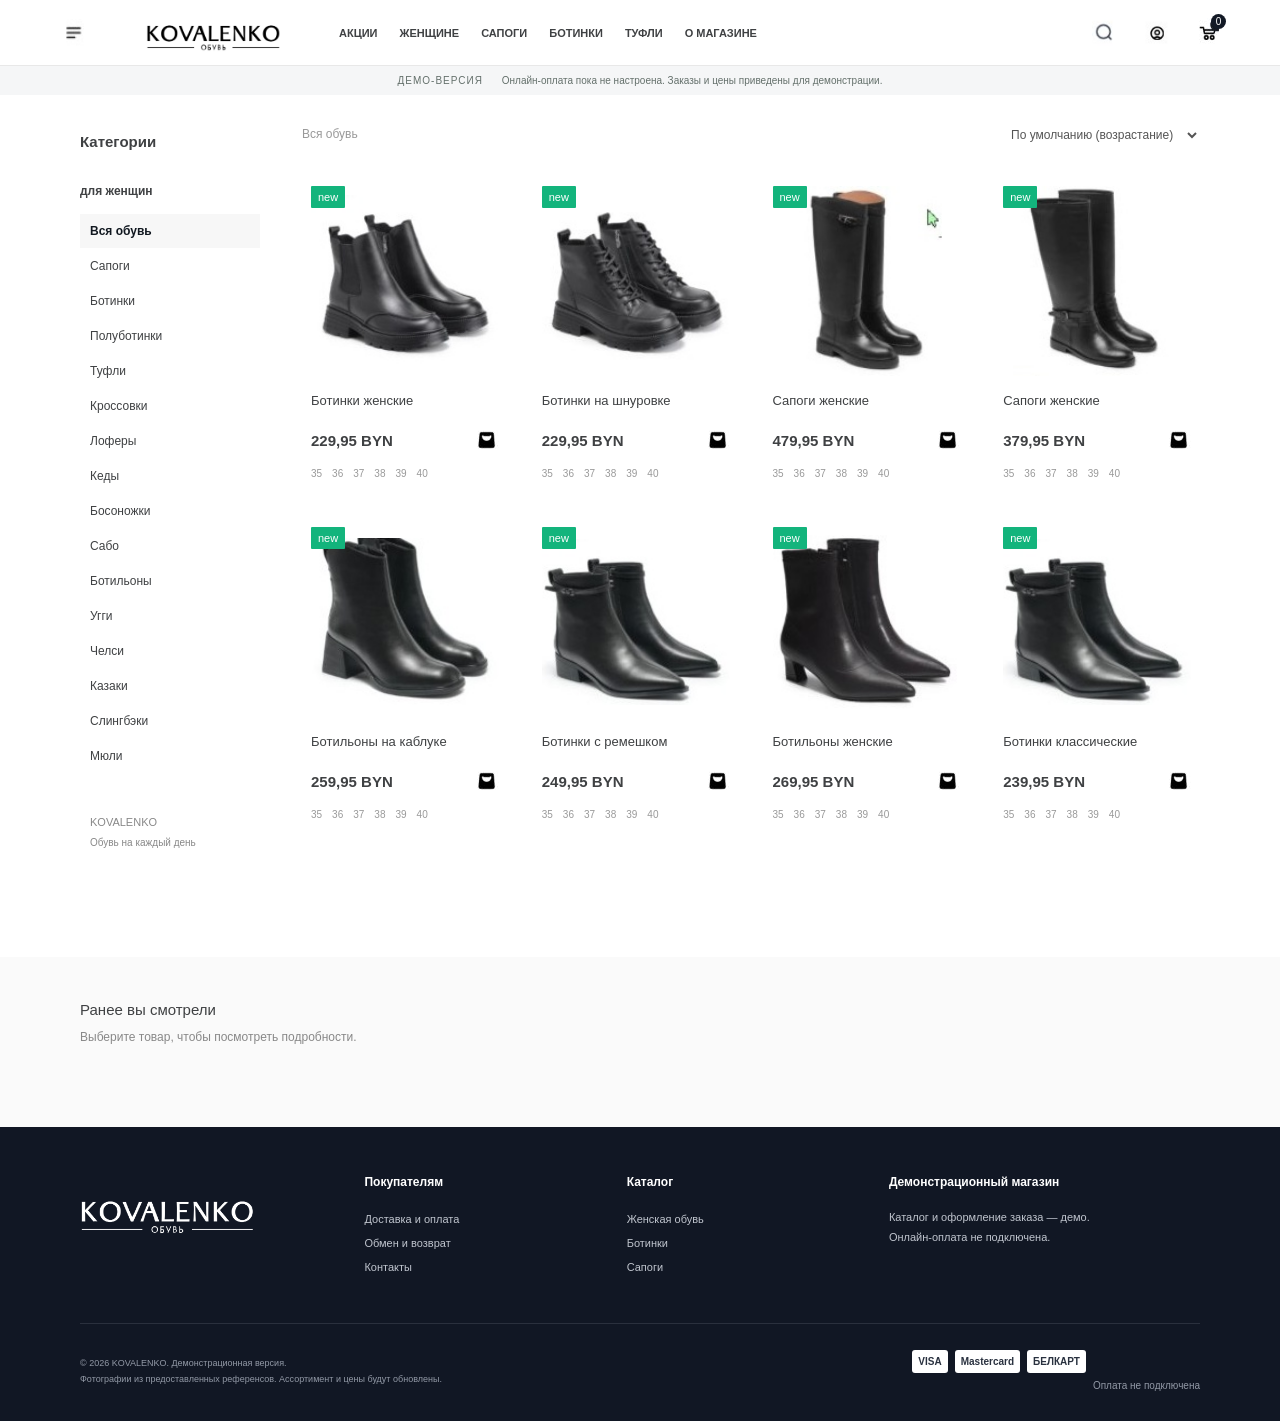
==== index.html @ 32d0f52e "Añadir catálogo KOVALENKO con tallas, carrito y pago demo" ====
<!doctype html>
<html lang="ru"><head><meta charset="UTF-8"><meta name="viewport" content="width=device-width,initial-scale=1"><title>KOVALENKO — Обувь</title><meta name="description" content="Демонстрационный каталог обуви KOVALENKO"><link rel="stylesheet" href="style.css"></head><body>
<header><div class="header-inner"><button class="icon" id="menu" aria-label="Категории"><img src="assets/menu.png" alt=""></button><a href="index.html" class="brand"><img src="assets/logo.jpg" alt="KOVALENKO Обувь"></a><nav><button data-category="Все">АКЦИИ</button><button data-category="Все">ЖЕНЩИНЕ</button><button data-category="Сапоги">САПОГИ</button><button data-category="Ботинки">БОТИНКИ</button><button data-category="Туфли">ТУФЛИ</button><button id="about">О МАГАЗИНЕ</button></nav><div class="tools"><button class="icon" id="search-toggle" aria-label="Поиск"><img src="assets/search.png" alt=""></button><button class="icon" id="account" aria-label="Личный кабинет"><img src="assets/account.png" alt=""></button><button class="icon cart-icon" id="cart-open" aria-label="Корзина"><img src="assets/cart.png" alt=""><span id="count">0</span></button></div></div></header>
<div class="demo">ДЕМО-ВЕРСИЯ <span>Онлайн-оплата пока не настроена. Заказы и цены приведены для демонстрации.</span></div>
<div id="search-bar" hidden><label for="search">Поиск по каталогу</label><input id="search" type="search" placeholder="Название или артикул"></div>
<main><aside id="categories"><h2>Категории</h2><h3>для женщин</h3><div id="category-list"></div><div class="aside-note">KOVALENKO<br><span>Обувь на каждый день</span></div></aside><section class="catalog"><div class="catalog-toolbar"><span id="category-title">Вся обувь</span><label><span class="sr-only">Сортировка</span><select id="sort"><option value="default">По умолчанию (возрастание)</option><option value="low">Сначала дешевле</option><option value="high">Сначала дороже</option></select></label></div><div id="products" class="grid"></div><p id="empty" hidden>В этой категории пока нет товаров. Попробуйте выбрать другую.</p></section></main>
<section class="recent"><h2>Ранее вы смотрели</h2><div id="recent-items">Выберите товар, чтобы посмотреть подробности.</div></section>
<footer><div class="footer-top"><img src="assets/logo.jpg" alt="KOVALENKO Обувь"><div><h3>Покупателям</h3><button id="delivery">Доставка и оплата</button><button id="returns">Обмен и возврат</button><button id="contacts">Контакты</button></div><div><h3>Каталог</h3><button data-category="Все">Женская обувь</button><button data-category="Ботинки">Ботинки</button><button data-category="Сапоги">Сапоги</button></div><div><h3>Демонстрационный магазин</h3><p>Каталог и оформление заказа — демо.<br>Онлайн-оплата не подключена.</p></div></div><div class="footer-bottom"><p>© 2026 KOVALENKO. Демонстрационная версия.<br>Фотографии из предоставленных референсов. Ассортимент и цены будут обновлены.</p><div class="payment-methods"><span>VISA</span><span>Mastercard</span><span>БЕЛКАРТ</span><small>Оплата не подключена</small></div></div></footer>
<dialog id="product-dialog"><button class="close" data-close aria-label="Закрыть">Закрыть</button><div id="product-content"></div></dialog>
<dialog id="cart-dialog"><button class="close" data-close>Закрыть</button><h2>Корзина</h2><div id="cart-items"></div><div id="cart-total"></div><button id="checkout" class="primary">Перейти к оформлению</button></dialog>
<dialog id="checkout-dialog"><button class="close" data-close>Закрыть</button><h2>Оформление заказа</h2><p class="notice">Демо-версия. Платёжная система ещё не настроена. Оплата и отправка заказа недоступны.</p><div id="order-summary"></div><h3>Способы оплаты</h3><label class="payment-option"><input type="radio" checked disabled> Банковская карта — скоро</label><label class="payment-option"><input type="radio" disabled> При получении — скоро</label><button class="primary" disabled>Оплата недоступна в демо</button><p class="muted">Данные карты не запрашиваются. Списание средств не производится.</p></dialog>
<dialog id="info-dialog"><button class="close" data-close>Закрыть</button><h2 id="info-title"></h2><p id="info-text"></p></dialog><div role="status" id="toast"></div><script src="app.js"></script></body></html>
---- style.css ----
*{box-sizing:border-box}body{margin:0;color:#3f4143;background:white;font:14px Arial,Helvetica,sans-serif}button,input,select{font:inherit}button,a,select{touch-action:manipulation}button{cursor:pointer}button{border:0;background:none;color:inherit}button:focus-visible,a:focus-visible,select:focus-visible,input:focus-visible{outline:2px solid #16ae80;outline-offset:4px}header{border-bottom:1px solid #e8e8e8;background:#fff;position:sticky;top:0;z-index:5}.header-inner{max-width:1160px;margin:auto;display:flex;align-items:center;height:65px;gap:28px}.brand{width:195px;flex-shrink:0}.brand img{width:100%;height:52px;object-fit:contain}.icon{padding:0;width:28px;height:30px;position:relative;flex-shrink:0}.icon img{width:100%;height:100%;object-fit:contain}.tools{display:flex;gap:22px;margin-left:auto}nav{display:flex;gap:22px;align-items:center}nav button{padding:12px 0;font-size:11px;font-weight:600;white-space:nowrap}nav button:hover{color:#19b486}.cart-icon span{position:absolute;right:-6px;top:-4px;background:#121925;color:white;border-radius:10px;min-width:15px;font-size:10px;padding:2px}.demo{text-align:center;background:#f5f6f7;font-size:10px;letter-spacing:1px;padding:9px;color:#64706b}.demo span{letter-spacing:0;margin-left:15px}main{max-width:1120px;margin:32px auto 64px;display:grid;grid-template-columns:180px 1fr;gap:42px;min-height:620px}aside h2{font-size:15px;margin:6px 0 34px}aside h3{font-size:12px;margin-bottom:16px}#category-list{display:flex;flex-direction:column;align-items:flex-start;gap:1px}#category-list button{text-align:left;padding:10px 10px;font-size:12px;width:100%}#category-list button.active{font-weight:600;color:#111820;background:#f7f7f7}#category-list button:hover{background:#f5f5f5}.aside-note{margin:40px 10px;color:#888;font-size:11px;line-height:1.8}.aside-note span{font-size:10px}.catalog-toolbar{height:48px;display:flex;justify-content:space-between;align-items:flex-start;font-size:12px}.catalog-toolbar>span{color:#999}.catalog-toolbar select{border:0;background:white;font-size:12px;color:#555;padding-right:10px}.grid{display:grid;grid-template-columns:repeat(4,minmax(0,1fr));gap:20px 25px}.product{position:relative;min-width:0;border:1px solid transparent;padding:10px 8px 14px}.product:hover{box-shadow:0 5px 24px #0000000a;border-color:#f5f5f5}.product .photo{width:100%;height:190px;object-fit:contain;display:block}.product-open{padding:0;width:100%;text-align:left}.new{position:absolute;top:10px;left:8px;background:#13b47c;color:white;font-size:11px;padding:5px 7px;border-radius:1px}.product h2{font-size:13px;font-weight:400;margin:17px 0 20px}.price-row{display:flex;align-items:center;justify-content:space-between;font-size:15px}.bag{width:23px;height:25px;padding:0}.bag img{width:100%;height:100%;object-fit:contain}.sizes-preview{font-size:10px;color:#999;margin-top:14px}.recent{background:#fafafa;padding:32px max(calc((100vw - 1120px)/2),24px);min-height:170px}.recent h2{font-size:15px;font-weight:500}.recent button{display:flex;align-items:center;text-align:left;gap:15px;font-size:12px}.recent img{width:80px;height:80px;object-fit:contain}.recent #recent-items{color:#888;font-size:12px}footer{background:#111724;color:#c0c5ce;padding:48px max(calc((100vw - 1120px)/2),24px) 25px;font-size:11px}.footer-top{display:grid;grid-template-columns:1.1fr 1fr 1fr 1.4fr;gap:40px;padding-bottom:44px}.footer-top>img{width:175px;filter:invert(1);mix-blend-mode:screen}.footer-top h3{font-size:12px;color:white;margin:0 0 18px}.footer-top button{display:block;color:#c0c5ce;padding:6px 0;font-size:11px}.footer-top p{line-height:1.9;margin:0}.footer-bottom{border-top:1px solid #2a303d;display:flex;justify-content:space-between;align-items:center;padding-top:22px;gap:30px}.footer-bottom p{font-size:9px;line-height:1.8;color:#9299a6}.payment-methods{display:flex;gap:7px;align-items:center;flex-wrap:wrap}.payment-methods span{background:#fff;color:#29313f;padding:6px;border-radius:3px;font-weight:bold;font-size:10px}.payment-methods small{width:100%;font-size:10px;text-align:right;color:#9299a6}dialog{border:0;border-radius:3px;padding:36px;width:min(1100px,94vw);max-height:92vh;color:#454545;box-shadow:0 20px 90px #0003}dialog::backdrop{background:#10172280}.close{display:block;margin:0 0 24px auto;font-size:12px;text-decoration:underline}#product-content{display:grid;grid-template-columns:1fr 255px;gap:32px}.detail-image{width:100%;height:450px;object-fit:contain;border:1px solid #f1f1f1}.detail h2{font-size:16px;font-weight:400}.detail .price{font-size:25px;font-weight:600;margin:18px 0}.notice{background:#f0f8eb;border:1px solid #d7e5d1;padding:15px;text-align:center;line-height:1.7;font-size:12px}.stock{font-size:11px;color:#70a125}.size-options{display:flex;gap:6px;margin:17px 0}.size-options button{border:1px solid #e2e2e2;padding:7px 9px;font-size:12px}.size-options button.selected{color:#fff;background:#696b6c;border-color:#696b6c}.color-chip{display:inline-block;background:#696b6c;color:#fff;padding:7px 10px;font-size:11px;margin-bottom:28px}.primary,.secondary{display:block;width:100%;padding:14px;background:#111824;color:white;border-radius:28px;font-size:12px;margin:10px 0}.primary:hover{background:#283448}.secondary{padding:11px;font-size:10px}.primary:disabled{background:#d5d8dc;cursor:not-allowed;color:#555}.specs{margin-top:28px;font-size:12px}.specs div{display:flex;justify-content:space-between;padding:7px 0;gap:20px}.specs dt{color:#969696}.specs dd{margin:0;text-align:right}.muted{color:#888;font-size:12px;line-height:1.6}#cart-dialog,#checkout-dialog,#info-dialog{max-width:530px}#cart-items article{display:flex;align-items:center;gap:15px;border-bottom:1px solid #eee;padding:15px 0}#cart-items img{width:75px;height:80px;object-fit:contain}#cart-items article>div{flex:1;font-size:12px;line-height:1.8}#cart-items article button{text-decoration:underline;font-size:11px}#cart-total{font-weight:bold;font-size:18px;margin:24px 0}#info-text{line-height:1.8}.payment-option{display:block;padding:15px;border:1px solid #eee;margin:12px 0;font-size:13px}#toast{position:fixed;bottom:25px;left:50%;transform:translateX(-50%);background:#111824;color:#fff;padding:15px 25px;border-radius:5px;z-index:30;display:none}#search-bar{padding:20px;max-width:1120px;margin:auto}#search-bar label{margin-right:20px}#search{padding:10px;border:1px solid #ddd;width:300px;max-width:100%}.sr-only{position:absolute;width:1px;height:1px;overflow:hidden;clip:rect(0,0,0,0)}
@media(min-width:1500px){.header-inner,main{max-width:1280px}.product .photo{height:230px}}@media(max-width:1100px){.header-inner{padding:0 20px;gap:20px}nav{gap:15px}nav button{font-size:10px}main{margin:25px 25px 50px;gap:24px;grid-template-columns:150px 1fr}.grid{gap:12px}.product .photo{height:155px}.brand{width:160px}}@media(max-width:800px){nav{display:none}.header-inner{height:65px}.brand{width:175px}.tools{gap:15px}.demo{font-size:9px;padding:8px 18px}.demo span{display:block;margin:5px 0 0}main{display:block;margin:20px 16px 40px}aside{display:none}aside.visible{display:block;background:#fafafa;padding:20px;margin-bottom:20px}aside h2,aside h3{margin:0 0 10px}#category-list{display:grid;grid-template-columns:repeat(3,1fr)}.aside-note{display:none}.grid{grid-template-columns:repeat(2,minmax(0,1fr));gap:16px 8px}.product .photo{height:205px}.catalog-toolbar{align-items:center;margin-bottom:15px}.product h2{margin:12px 0}.product{padding:10px}.footer-top{grid-template-columns:1fr 1fr;gap:32px}.footer-bottom{flex-direction:column;align-items:flex-start;gap:10px}.payment-methods small{text-align:left}#product-content{grid-template-columns:1fr}.detail-image{height:300px}dialog{padding:22px}.detail{max-width:100%}.recent{padding:25px}.footer-top>img{width:150px}}@media(max-width:390px){.brand{width:140px}.tools{gap:10px}.product .photo{height:165px}.price-row{font-size:13px}.header-inner{gap:12px;padding:0 12px}}
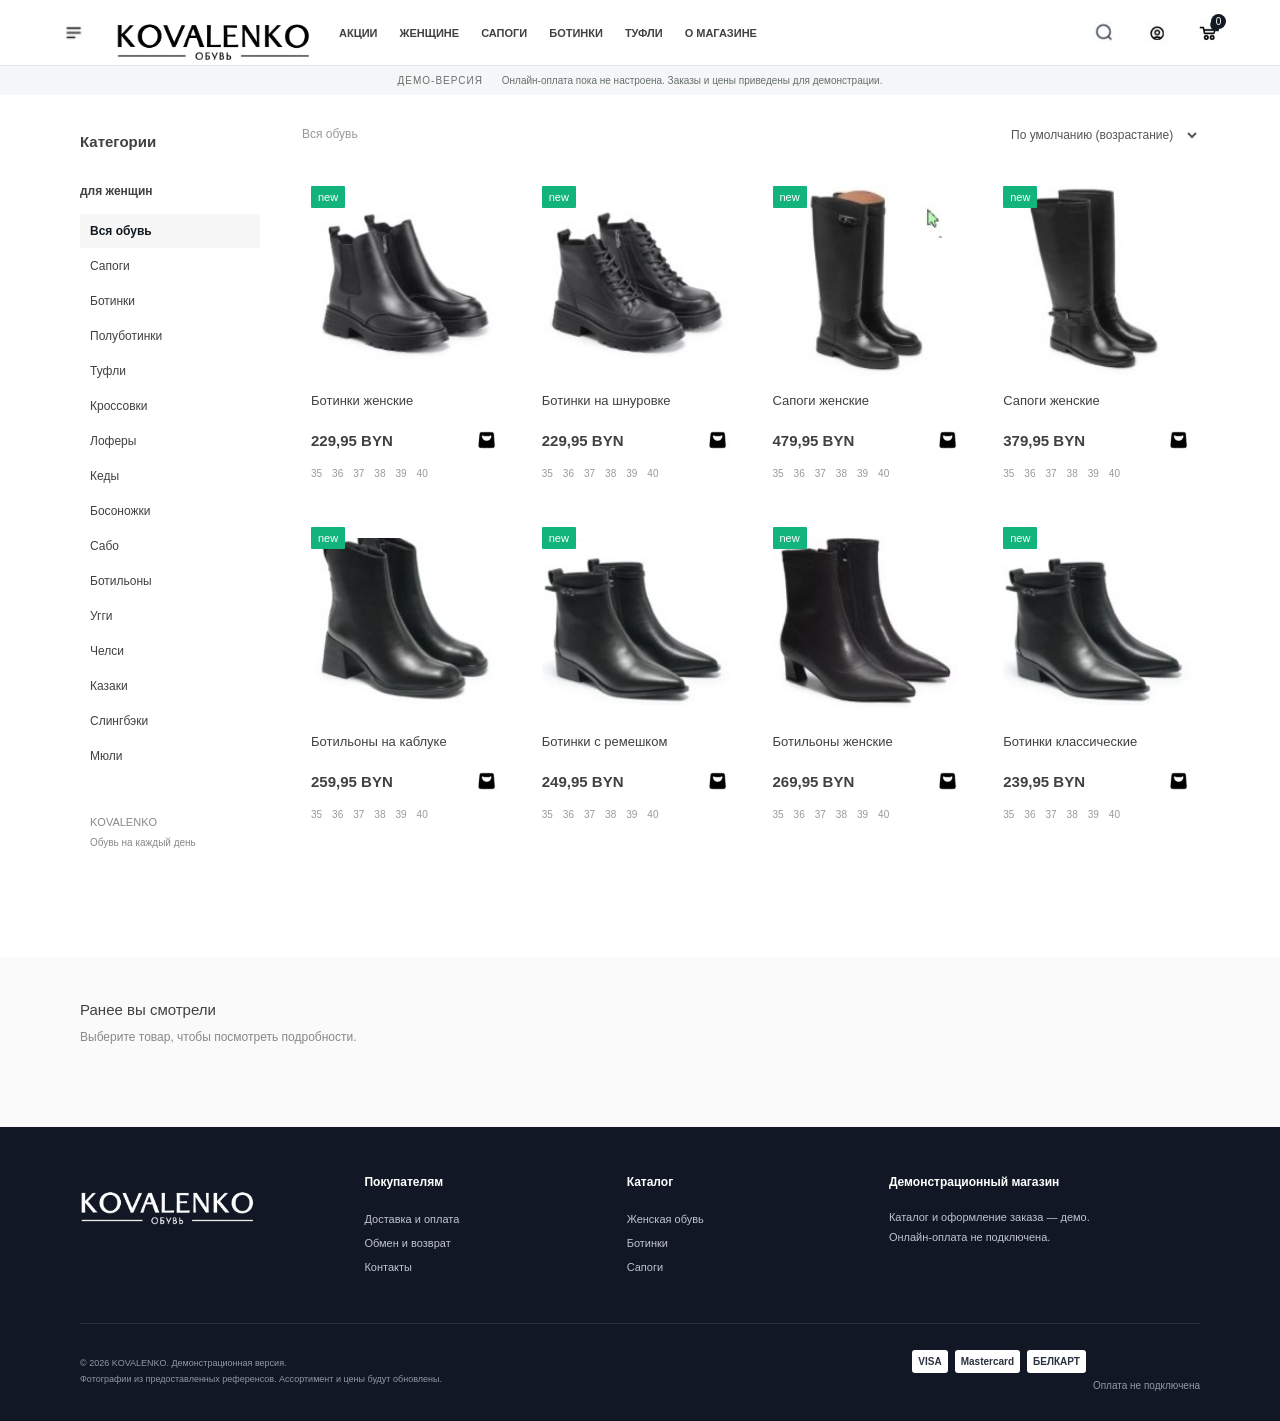
==== commit 767790b1: "Actualizar logotipo transparente KOVALENKO en cabecera y pie" ====
--- a/index.html
+++ b/index.html
@@ -1,11 +1,11 @@
 <!doctype html>
 <html lang="ru"><head><meta charset="UTF-8"><meta name="viewport" content="width=device-width,initial-scale=1"><title>KOVALENKO — Обувь</title><meta name="description" content="Демонстрационный каталог обуви KOVALENKO"><link rel="stylesheet" href="style.css"></head><body>
-<header><div class="header-inner"><button class="icon" id="menu" aria-label="Категории"><img src="assets/menu.png" alt=""></button><a href="index.html" class="brand"><img src="assets/logo.jpg" alt="KOVALENKO Обувь"></a><nav><button data-category="Все">АКЦИИ</button><button data-category="Все">ЖЕНЩИНЕ</button><button data-category="Сапоги">САПОГИ</button><button data-category="Ботинки">БОТИНКИ</button><button data-category="Туфли">ТУФЛИ</button><button id="about">О МАГАЗИНЕ</button></nav><div class="tools"><button class="icon" id="search-toggle" aria-label="Поиск"><img src="assets/search.png" alt=""></button><button class="icon" id="account" aria-label="Личный кабинет"><img src="assets/account.png" alt=""></button><button class="icon cart-icon" id="cart-open" aria-label="Корзина"><img src="assets/cart.png" alt=""><span id="count">0</span></button></div></div></header>
+<header><div class="header-inner"><button class="icon" id="menu" aria-label="Категории"><img src="assets/menu.png" alt=""></button><a href="index.html" class="brand"><img src="assets/logo.png" alt="KOVALENKO Обувь"></a><nav><button data-category="Все">АКЦИИ</button><button data-category="Все">ЖЕНЩИНЕ</button><button data-category="Сапоги">САПОГИ</button><button data-category="Ботинки">БОТИНКИ</button><button data-category="Туфли">ТУФЛИ</button><button id="about">О МАГАЗИНЕ</button></nav><div class="tools"><button class="icon" id="search-toggle" aria-label="Поиск"><img src="assets/search.png" alt=""></button><button class="icon" id="account" aria-label="Личный кабинет"><img src="assets/account.png" alt=""></button><button class="icon cart-icon" id="cart-open" aria-label="Корзина"><img src="assets/cart.png" alt=""><span id="count">0</span></button></div></div></header>
 <div class="demo">ДЕМО-ВЕРСИЯ <span>Онлайн-оплата пока не настроена. Заказы и цены приведены для демонстрации.</span></div>
 <div id="search-bar" hidden><label for="search">Поиск по каталогу</label><input id="search" type="search" placeholder="Название или артикул"></div>
 <main><aside id="categories"><h2>Категории</h2><h3>для женщин</h3><div id="category-list"></div><div class="aside-note">KOVALENKO<br><span>Обувь на каждый день</span></div></aside><section class="catalog"><div class="catalog-toolbar"><span id="category-title">Вся обувь</span><label><span class="sr-only">Сортировка</span><select id="sort"><option value="default">По умолчанию (возрастание)</option><option value="low">Сначала дешевле</option><option value="high">Сначала дороже</option></select></label></div><div id="products" class="grid"></div><p id="empty" hidden>В этой категории пока нет товаров. Попробуйте выбрать другую.</p></section></main>
 <section class="recent"><h2>Ранее вы смотрели</h2><div id="recent-items">Выберите товар, чтобы посмотреть подробности.</div></section>
-<footer><div class="footer-top"><img src="assets/logo.jpg" alt="KOVALENKO Обувь"><div><h3>Покупателям</h3><button id="delivery">Доставка и оплата</button><button id="returns">Обмен и возврат</button><button id="contacts">Контакты</button></div><div><h3>Каталог</h3><button data-category="Все">Женская обувь</button><button data-category="Ботинки">Ботинки</button><button data-category="Сапоги">Сапоги</button></div><div><h3>Демонстрационный магазин</h3><p>Каталог и оформление заказа — демо.<br>Онлайн-оплата не подключена.</p></div></div><div class="footer-bottom"><p>© 2026 KOVALENKO. Демонстрационная версия.<br>Фотографии из предоставленных референсов. Ассортимент и цены будут обновлены.</p><div class="payment-methods"><span>VISA</span><span>Mastercard</span><span>БЕЛКАРТ</span><small>Оплата не подключена</small></div></div></footer>
+<footer><div class="footer-top"><img src="assets/logo.png" alt="KOVALENKO Обувь"><div><h3>Покупателям</h3><button id="delivery">Доставка и оплата</button><button id="returns">Обмен и возврат</button><button id="contacts">Контакты</button></div><div><h3>Каталог</h3><button data-category="Все">Женская обувь</button><button data-category="Ботинки">Ботинки</button><button data-category="Сапоги">Сапоги</button></div><div><h3>Демонстрационный магазин</h3><p>Каталог и оформление заказа — демо.<br>Онлайн-оплата не подключена.</p></div></div><div class="footer-bottom"><p>© 2026 KOVALENKO. Демонстрационная версия.<br>Фотографии из предоставленных референсов. Ассортимент и цены будут обновлены.</p><div class="payment-methods"><span>VISA</span><span>Mastercard</span><span>БЕЛКАРТ</span><small>Оплата не подключена</small></div></div></footer>
 <dialog id="product-dialog"><button class="close" data-close aria-label="Закрыть">Закрыть</button><div id="product-content"></div></dialog>
 <dialog id="cart-dialog"><button class="close" data-close>Закрыть</button><h2>Корзина</h2><div id="cart-items"></div><div id="cart-total"></div><button id="checkout" class="primary">Перейти к оформлению</button></dialog>
 <dialog id="checkout-dialog"><button class="close" data-close>Закрыть</button><h2>Оформление заказа</h2><p class="notice">Демо-версия. Платёжная система ещё не настроена. Оплата и отправка заказа недоступны.</p><div id="order-summary"></div><h3>Способы оплаты</h3><label class="payment-option"><input type="radio" checked disabled> Банковская карта — скоро</label><label class="payment-option"><input type="radio" disabled> При получении — скоро</label><button class="primary" disabled>Оплата недоступна в демо</button><p class="muted">Данные карты не запрашиваются. Списание средств не производится.</p></dialog>
--- a/style.css
+++ b/style.css
@@ -1,2 +1,2 @@
-*{box-sizing:border-box}body{margin:0;color:#3f4143;background:white;font:14px Arial,Helvetica,sans-serif}button,input,select{font:inherit}button,a,select{touch-action:manipulation}button{cursor:pointer}button{border:0;background:none;color:inherit}button:focus-visible,a:focus-visible,select:focus-visible,input:focus-visible{outline:2px solid #16ae80;outline-offset:4px}header{border-bottom:1px solid #e8e8e8;background:#fff;position:sticky;top:0;z-index:5}.header-inner{max-width:1160px;margin:auto;display:flex;align-items:center;height:65px;gap:28px}.brand{width:195px;flex-shrink:0}.brand img{width:100%;height:52px;object-fit:contain}.icon{padding:0;width:28px;height:30px;position:relative;flex-shrink:0}.icon img{width:100%;height:100%;object-fit:contain}.tools{display:flex;gap:22px;margin-left:auto}nav{display:flex;gap:22px;align-items:center}nav button{padding:12px 0;font-size:11px;font-weight:600;white-space:nowrap}nav button:hover{color:#19b486}.cart-icon span{position:absolute;right:-6px;top:-4px;background:#121925;color:white;border-radius:10px;min-width:15px;font-size:10px;padding:2px}.demo{text-align:center;background:#f5f6f7;font-size:10px;letter-spacing:1px;padding:9px;color:#64706b}.demo span{letter-spacing:0;margin-left:15px}main{max-width:1120px;margin:32px auto 64px;display:grid;grid-template-columns:180px 1fr;gap:42px;min-height:620px}aside h2{font-size:15px;margin:6px 0 34px}aside h3{font-size:12px;margin-bottom:16px}#category-list{display:flex;flex-direction:column;align-items:flex-start;gap:1px}#category-list button{text-align:left;padding:10px 10px;font-size:12px;width:100%}#category-list button.active{font-weight:600;color:#111820;background:#f7f7f7}#category-list button:hover{background:#f5f5f5}.aside-note{margin:40px 10px;color:#888;font-size:11px;line-height:1.8}.aside-note span{font-size:10px}.catalog-toolbar{height:48px;display:flex;justify-content:space-between;align-items:flex-start;font-size:12px}.catalog-toolbar>span{color:#999}.catalog-toolbar select{border:0;background:white;font-size:12px;color:#555;padding-right:10px}.grid{display:grid;grid-template-columns:repeat(4,minmax(0,1fr));gap:20px 25px}.product{position:relative;min-width:0;border:1px solid transparent;padding:10px 8px 14px}.product:hover{box-shadow:0 5px 24px #0000000a;border-color:#f5f5f5}.product .photo{width:100%;height:190px;object-fit:contain;display:block}.product-open{padding:0;width:100%;text-align:left}.new{position:absolute;top:10px;left:8px;background:#13b47c;color:white;font-size:11px;padding:5px 7px;border-radius:1px}.product h2{font-size:13px;font-weight:400;margin:17px 0 20px}.price-row{display:flex;align-items:center;justify-content:space-between;font-size:15px}.bag{width:23px;height:25px;padding:0}.bag img{width:100%;height:100%;object-fit:contain}.sizes-preview{font-size:10px;color:#999;margin-top:14px}.recent{background:#fafafa;padding:32px max(calc((100vw - 1120px)/2),24px);min-height:170px}.recent h2{font-size:15px;font-weight:500}.recent button{display:flex;align-items:center;text-align:left;gap:15px;font-size:12px}.recent img{width:80px;height:80px;object-fit:contain}.recent #recent-items{color:#888;font-size:12px}footer{background:#111724;color:#c0c5ce;padding:48px max(calc((100vw - 1120px)/2),24px) 25px;font-size:11px}.footer-top{display:grid;grid-template-columns:1.1fr 1fr 1fr 1.4fr;gap:40px;padding-bottom:44px}.footer-top>img{width:175px;filter:invert(1);mix-blend-mode:screen}.footer-top h3{font-size:12px;color:white;margin:0 0 18px}.footer-top button{display:block;color:#c0c5ce;padding:6px 0;font-size:11px}.footer-top p{line-height:1.9;margin:0}.footer-bottom{border-top:1px solid #2a303d;display:flex;justify-content:space-between;align-items:center;padding-top:22px;gap:30px}.footer-bottom p{font-size:9px;line-height:1.8;color:#9299a6}.payment-methods{display:flex;gap:7px;align-items:center;flex-wrap:wrap}.payment-methods span{background:#fff;color:#29313f;padding:6px;border-radius:3px;font-weight:bold;font-size:10px}.payment-methods small{width:100%;font-size:10px;text-align:right;color:#9299a6}dialog{border:0;border-radius:3px;padding:36px;width:min(1100px,94vw);max-height:92vh;color:#454545;box-shadow:0 20px 90px #0003}dialog::backdrop{background:#10172280}.close{display:block;margin:0 0 24px auto;font-size:12px;text-decoration:underline}#product-content{display:grid;grid-template-columns:1fr 255px;gap:32px}.detail-image{width:100%;height:450px;object-fit:contain;border:1px solid #f1f1f1}.detail h2{font-size:16px;font-weight:400}.detail .price{font-size:25px;font-weight:600;margin:18px 0}.notice{background:#f0f8eb;border:1px solid #d7e5d1;padding:15px;text-align:center;line-height:1.7;font-size:12px}.stock{font-size:11px;color:#70a125}.size-options{display:flex;gap:6px;margin:17px 0}.size-options button{border:1px solid #e2e2e2;padding:7px 9px;font-size:12px}.size-options button.selected{color:#fff;background:#696b6c;border-color:#696b6c}.color-chip{display:inline-block;background:#696b6c;color:#fff;padding:7px 10px;font-size:11px;margin-bottom:28px}.primary,.secondary{display:block;width:100%;padding:14px;background:#111824;color:white;border-radius:28px;font-size:12px;margin:10px 0}.primary:hover{background:#283448}.secondary{padding:11px;font-size:10px}.primary:disabled{background:#d5d8dc;cursor:not-allowed;color:#555}.specs{margin-top:28px;font-size:12px}.specs div{display:flex;justify-content:space-between;padding:7px 0;gap:20px}.specs dt{color:#969696}.specs dd{margin:0;text-align:right}.muted{color:#888;font-size:12px;line-height:1.6}#cart-dialog,#checkout-dialog,#info-dialog{max-width:530px}#cart-items article{display:flex;align-items:center;gap:15px;border-bottom:1px solid #eee;padding:15px 0}#cart-items img{width:75px;height:80px;object-fit:contain}#cart-items article>div{flex:1;font-size:12px;line-height:1.8}#cart-items article button{text-decoration:underline;font-size:11px}#cart-total{font-weight:bold;font-size:18px;margin:24px 0}#info-text{line-height:1.8}.payment-option{display:block;padding:15px;border:1px solid #eee;margin:12px 0;font-size:13px}#toast{position:fixed;bottom:25px;left:50%;transform:translateX(-50%);background:#111824;color:#fff;padding:15px 25px;border-radius:5px;z-index:30;display:none}#search-bar{padding:20px;max-width:1120px;margin:auto}#search-bar label{margin-right:20px}#search{padding:10px;border:1px solid #ddd;width:300px;max-width:100%}.sr-only{position:absolute;width:1px;height:1px;overflow:hidden;clip:rect(0,0,0,0)}
+*{box-sizing:border-box}body{margin:0;color:#3f4143;background:white;font:14px Arial,Helvetica,sans-serif}button,input,select{font:inherit}button,a,select{touch-action:manipulation}button{cursor:pointer}button{border:0;background:none;color:inherit}button:focus-visible,a:focus-visible,select:focus-visible,input:focus-visible{outline:2px solid #16ae80;outline-offset:4px}header{border-bottom:1px solid #e8e8e8;background:#fff;position:sticky;top:0;z-index:5}.header-inner{max-width:1160px;margin:auto;display:flex;align-items:center;height:65px;gap:28px}.brand{width:195px;flex-shrink:0}.brand img{display:block;width:100%;height:55px;object-fit:cover;object-position:center}.icon{padding:0;width:28px;height:30px;position:relative;flex-shrink:0}.icon img{width:100%;height:100%;object-fit:contain}.tools{display:flex;gap:22px;margin-left:auto}nav{display:flex;gap:22px;align-items:center}nav button{padding:12px 0;font-size:11px;font-weight:600;white-space:nowrap}nav button:hover{color:#19b486}.cart-icon span{position:absolute;right:-6px;top:-4px;background:#121925;color:white;border-radius:10px;min-width:15px;font-size:10px;padding:2px}.demo{text-align:center;background:#f5f6f7;font-size:10px;letter-spacing:1px;padding:9px;color:#64706b}.demo span{letter-spacing:0;margin-left:15px}main{max-width:1120px;margin:32px auto 64px;display:grid;grid-template-columns:180px 1fr;gap:42px;min-height:620px}aside h2{font-size:15px;margin:6px 0 34px}aside h3{font-size:12px;margin-bottom:16px}#category-list{display:flex;flex-direction:column;align-items:flex-start;gap:1px}#category-list button{text-align:left;padding:10px 10px;font-size:12px;width:100%}#category-list button.active{font-weight:600;color:#111820;background:#f7f7f7}#category-list button:hover{background:#f5f5f5}.aside-note{margin:40px 10px;color:#888;font-size:11px;line-height:1.8}.aside-note span{font-size:10px}.catalog-toolbar{height:48px;display:flex;justify-content:space-between;align-items:flex-start;font-size:12px}.catalog-toolbar>span{color:#999}.catalog-toolbar select{border:0;background:white;font-size:12px;color:#555;padding-right:10px}.grid{display:grid;grid-template-columns:repeat(4,minmax(0,1fr));gap:20px 25px}.product{position:relative;min-width:0;border:1px solid transparent;padding:10px 8px 14px}.product:hover{box-shadow:0 5px 24px #0000000a;border-color:#f5f5f5}.product .photo{width:100%;height:190px;object-fit:contain;display:block}.product-open{padding:0;width:100%;text-align:left}.new{position:absolute;top:10px;left:8px;background:#13b47c;color:white;font-size:11px;padding:5px 7px;border-radius:1px}.product h2{font-size:13px;font-weight:400;margin:17px 0 20px}.price-row{display:flex;align-items:center;justify-content:space-between;font-size:15px}.bag{width:23px;height:25px;padding:0}.bag img{width:100%;height:100%;object-fit:contain}.sizes-preview{font-size:10px;color:#999;margin-top:14px}.recent{background:#fafafa;padding:32px max(calc((100vw - 1120px)/2),24px);min-height:170px}.recent h2{font-size:15px;font-weight:500}.recent button{display:flex;align-items:center;text-align:left;gap:15px;font-size:12px}.recent img{width:80px;height:80px;object-fit:contain}.recent #recent-items{color:#888;font-size:12px}footer{background:#111724;color:#c0c5ce;padding:48px max(calc((100vw - 1120px)/2),24px) 25px;font-size:11px}.footer-top{display:grid;grid-template-columns:1.1fr 1fr 1fr 1.4fr;gap:40px;padding-bottom:44px}.footer-top>img{display:block;width:175px;height:50px;object-fit:cover;object-position:center;filter:brightness(0) invert(1)}.footer-top h3{font-size:12px;color:white;margin:0 0 18px}.footer-top button{display:block;color:#c0c5ce;padding:6px 0;font-size:11px}.footer-top p{line-height:1.9;margin:0}.footer-bottom{border-top:1px solid #2a303d;display:flex;justify-content:space-between;align-items:center;padding-top:22px;gap:30px}.footer-bottom p{font-size:9px;line-height:1.8;color:#9299a6}.payment-methods{display:flex;gap:7px;align-items:center;flex-wrap:wrap}.payment-methods span{background:#fff;color:#29313f;padding:6px;border-radius:3px;font-weight:bold;font-size:10px}.payment-methods small{width:100%;font-size:10px;text-align:right;color:#9299a6}dialog{border:0;border-radius:3px;padding:36px;width:min(1100px,94vw);max-height:92vh;color:#454545;box-shadow:0 20px 90px #0003}dialog::backdrop{background:#10172280}.close{display:block;margin:0 0 24px auto;font-size:12px;text-decoration:underline}#product-content{display:grid;grid-template-columns:1fr 255px;gap:32px}.detail-image{width:100%;height:450px;object-fit:contain;border:1px solid #f1f1f1}.detail h2{font-size:16px;font-weight:400}.detail .price{font-size:25px;font-weight:600;margin:18px 0}.notice{background:#f0f8eb;border:1px solid #d7e5d1;padding:15px;text-align:center;line-height:1.7;font-size:12px}.stock{font-size:11px;color:#70a125}.size-options{display:flex;gap:6px;margin:17px 0}.size-options button{border:1px solid #e2e2e2;padding:7px 9px;font-size:12px}.size-options button.selected{color:#fff;background:#696b6c;border-color:#696b6c}.color-chip{display:inline-block;background:#696b6c;color:#fff;padding:7px 10px;font-size:11px;margin-bottom:28px}.primary,.secondary{display:block;width:100%;padding:14px;background:#111824;color:white;border-radius:28px;font-size:12px;margin:10px 0}.primary:hover{background:#283448}.secondary{padding:11px;font-size:10px}.primary:disabled{background:#d5d8dc;cursor:not-allowed;color:#555}.specs{margin-top:28px;font-size:12px}.specs div{display:flex;justify-content:space-between;padding:7px 0;gap:20px}.specs dt{color:#969696}.specs dd{margin:0;text-align:right}.muted{color:#888;font-size:12px;line-height:1.6}#cart-dialog,#checkout-dialog,#info-dialog{max-width:530px}#cart-items article{display:flex;align-items:center;gap:15px;border-bottom:1px solid #eee;padding:15px 0}#cart-items img{width:75px;height:80px;object-fit:contain}#cart-items article>div{flex:1;font-size:12px;line-height:1.8}#cart-items article button{text-decoration:underline;font-size:11px}#cart-total{font-weight:bold;font-size:18px;margin:24px 0}#info-text{line-height:1.8}.payment-option{display:block;padding:15px;border:1px solid #eee;margin:12px 0;font-size:13px}#toast{position:fixed;bottom:25px;left:50%;transform:translateX(-50%);background:#111824;color:#fff;padding:15px 25px;border-radius:5px;z-index:30;display:none}#search-bar{padding:20px;max-width:1120px;margin:auto}#search-bar label{margin-right:20px}#search{padding:10px;border:1px solid #ddd;width:300px;max-width:100%}.sr-only{position:absolute;width:1px;height:1px;overflow:hidden;clip:rect(0,0,0,0)}
 @media(min-width:1500px){.header-inner,main{max-width:1280px}.product .photo{height:230px}}@media(max-width:1100px){.header-inner{padding:0 20px;gap:20px}nav{gap:15px}nav button{font-size:10px}main{margin:25px 25px 50px;gap:24px;grid-template-columns:150px 1fr}.grid{gap:12px}.product .photo{height:155px}.brand{width:160px}}@media(max-width:800px){nav{display:none}.header-inner{height:65px}.brand{width:175px}.tools{gap:15px}.demo{font-size:9px;padding:8px 18px}.demo span{display:block;margin:5px 0 0}main{display:block;margin:20px 16px 40px}aside{display:none}aside.visible{display:block;background:#fafafa;padding:20px;margin-bottom:20px}aside h2,aside h3{margin:0 0 10px}#category-list{display:grid;grid-template-columns:repeat(3,1fr)}.aside-note{display:none}.grid{grid-template-columns:repeat(2,minmax(0,1fr));gap:16px 8px}.product .photo{height:205px}.catalog-toolbar{align-items:center;margin-bottom:15px}.product h2{margin:12px 0}.product{padding:10px}.footer-top{grid-template-columns:1fr 1fr;gap:32px}.footer-bottom{flex-direction:column;align-items:flex-start;gap:10px}.payment-methods small{text-align:left}#product-content{grid-template-columns:1fr}.detail-image{height:300px}dialog{padding:22px}.detail{max-width:100%}.recent{padding:25px}.footer-top>img{width:150px}}@media(max-width:390px){.brand{width:140px}.tools{gap:10px}.product .photo{height:165px}.price-row{font-size:13px}.header-inner{gap:12px;padding:0 12px}}
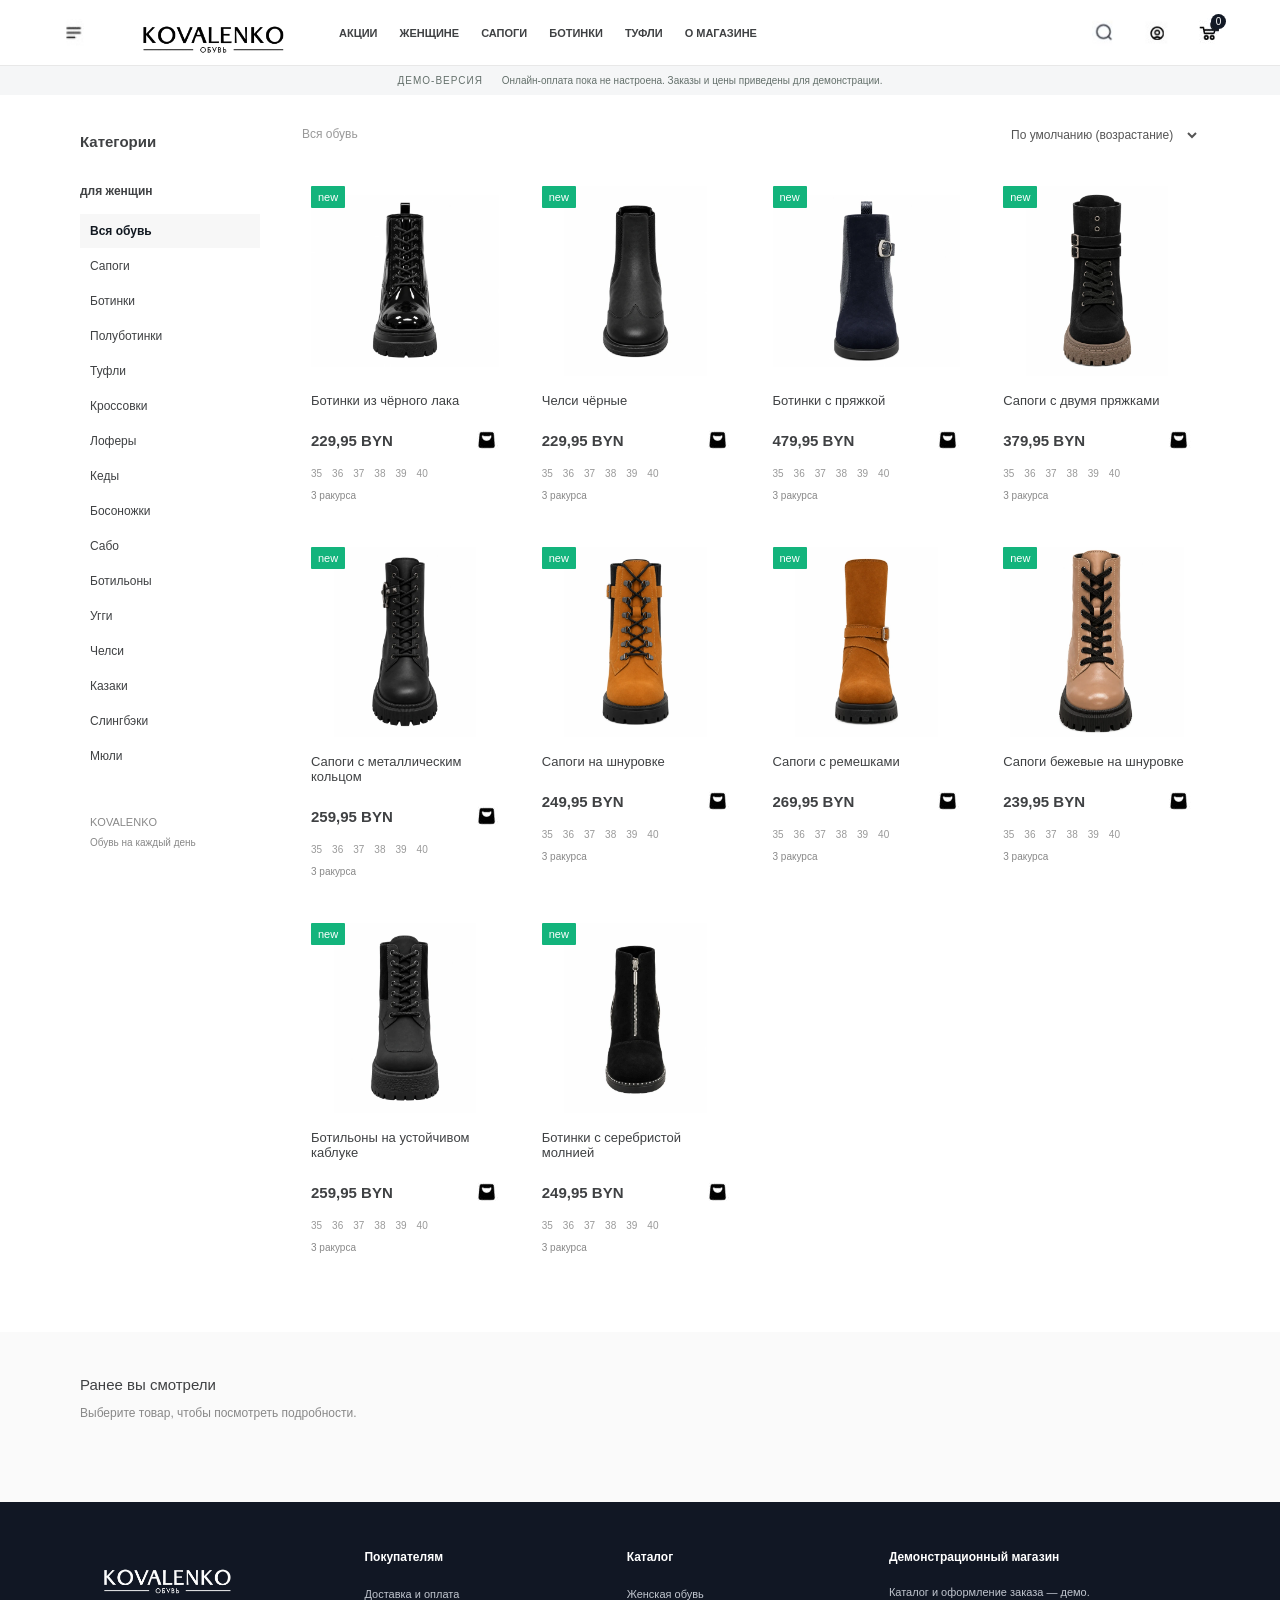
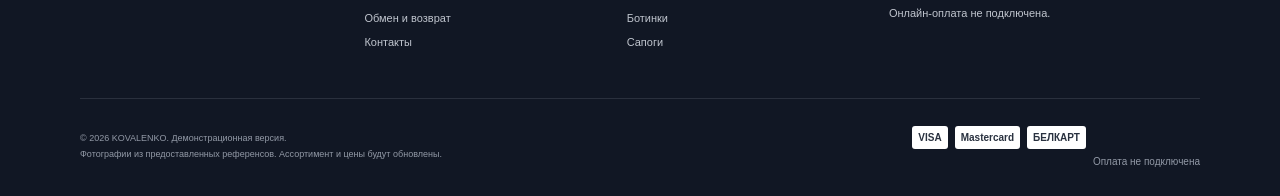
==== commit b87ca1ea: "Integrar 10 modelos con galería de tres ángulos y carrito persistente" ====
--- a/index.html
+++ b/index.html
@@ -1,12 +1,13 @@
 <!doctype html>
-<html lang="ru"><head><meta charset="UTF-8"><meta name="viewport" content="width=device-width,initial-scale=1"><title>KOVALENKO — Обувь</title><meta name="description" content="Демонстрационный каталог обуви KOVALENKO"><link rel="stylesheet" href="style.css"></head><body>
+<html lang="ru"><head><meta charset="UTF-8"><meta name="viewport" content="width=device-width,initial-scale=1"><title>KOVALENKO — Обувь</title><meta name="description" content="Демонстрационный каталог обуви KOVALENKO"><link rel="stylesheet" href="style.css?v=20261113-gallery"></head><body>
 <header><div class="header-inner"><button class="icon" id="menu" aria-label="Категории"><img src="assets/menu.png" alt=""></button><a href="index.html" class="brand"><img src="assets/logo.png" alt="KOVALENKO Обувь"></a><nav><button data-category="Все">АКЦИИ</button><button data-category="Все">ЖЕНЩИНЕ</button><button data-category="Сапоги">САПОГИ</button><button data-category="Ботинки">БОТИНКИ</button><button data-category="Туфли">ТУФЛИ</button><button id="about">О МАГАЗИНЕ</button></nav><div class="tools"><button class="icon" id="search-toggle" aria-label="Поиск"><img src="assets/search.png" alt=""></button><button class="icon" id="account" aria-label="Личный кабинет"><img src="assets/account.png" alt=""></button><button class="icon cart-icon" id="cart-open" aria-label="Корзина"><img src="assets/cart.png" alt=""><span id="count">0</span></button></div></div></header>
 <div class="demo">ДЕМО-ВЕРСИЯ <span>Онлайн-оплата пока не настроена. Заказы и цены приведены для демонстрации.</span></div>
 <div id="search-bar" hidden><label for="search">Поиск по каталогу</label><input id="search" type="search" placeholder="Название или артикул"></div>
 <main><aside id="categories"><h2>Категории</h2><h3>для женщин</h3><div id="category-list"></div><div class="aside-note">KOVALENKO<br><span>Обувь на каждый день</span></div></aside><section class="catalog"><div class="catalog-toolbar"><span id="category-title">Вся обувь</span><label><span class="sr-only">Сортировка</span><select id="sort"><option value="default">По умолчанию (возрастание)</option><option value="low">Сначала дешевле</option><option value="high">Сначала дороже</option></select></label></div><div id="products" class="grid"></div><p id="empty" hidden>В этой категории пока нет товаров. Попробуйте выбрать другую.</p></section></main>
 <section class="recent"><h2>Ранее вы смотрели</h2><div id="recent-items">Выберите товар, чтобы посмотреть подробности.</div></section>
 <footer><div class="footer-top"><img src="assets/logo.png" alt="KOVALENKO Обувь"><div><h3>Покупателям</h3><button id="delivery">Доставка и оплата</button><button id="returns">Обмен и возврат</button><button id="contacts">Контакты</button></div><div><h3>Каталог</h3><button data-category="Все">Женская обувь</button><button data-category="Ботинки">Ботинки</button><button data-category="Сапоги">Сапоги</button></div><div><h3>Демонстрационный магазин</h3><p>Каталог и оформление заказа — демо.<br>Онлайн-оплата не подключена.</p></div></div><div class="footer-bottom"><p>© 2026 KOVALENKO. Демонстрационная версия.<br>Фотографии из предоставленных референсов. Ассортимент и цены будут обновлены.</p><div class="payment-methods"><span>VISA</span><span>Mastercard</span><span>БЕЛКАРТ</span><small>Оплата не подключена</small></div></div></footer>
-<dialog id="product-dialog"><button class="close" data-close aria-label="Закрыть">Закрыть</button><div id="product-content"></div></dialog>
-<dialog id="cart-dialog"><button class="close" data-close>Закрыть</button><h2>Корзина</h2><div id="cart-items"></div><div id="cart-total"></div><button id="checkout" class="primary">Перейти к оформлению</button></dialog>
-<dialog id="checkout-dialog"><button class="close" data-close>Закрыть</button><h2>Оформление заказа</h2><p class="notice">Демо-версия. Платёжная система ещё не настроена. Оплата и отправка заказа недоступны.</p><div id="order-summary"></div><h3>Способы оплаты</h3><label class="payment-option"><input type="radio" checked disabled> Банковская карта — скоро</label><label class="payment-option"><input type="radio" disabled> При получении — скоро</label><button class="primary" disabled>Оплата недоступна в демо</button><p class="muted">Данные карты не запрашиваются. Списание средств не производится.</p></dialog>
-<dialog id="info-dialog"><button class="close" data-close>Закрыть</button><h2 id="info-title"></h2><p id="info-text"></p></dialog><div role="status" id="toast"></div><script src="app.js"></script></body></html>
+<dialog id="product-dialog" aria-labelledby="product-title"><button class="close" data-close aria-label="Закрыть">Закрыть</button><div id="product-content"></div></dialog>
+<dialog id="cart-dialog"><button class="close" data-close>Закрыть</button><h2>Корзина</h2><div id="cart-items"></div><div id="cart-total"></div><button id="checkout" class="primary">Перейти к оформлению</button><button class="continue-shopping" data-close>Продолжить покупки</button></dialog>
+<dialog id="checkout-dialog"><button class="close" data-close>Закрыть</button><h2>Оформление заказа</h2><p class="notice">Демо-версия. Платёжная система ещё не настроена. Оплата и отправка заказа недоступны.</p><div id="order-summary"></div><button id="back-to-cart" class="continue-shopping">Вернуться в корзину</button><h3>Способы оплаты</h3><label class="payment-option"><input type="radio" checked disabled> Банковская карта — скоро</label><label class="payment-option"><input type="radio" disabled> При получении — скоро</label><button class="primary" disabled>Оплата недоступна в демо</button><p class="muted">Данные карты не запрашиваются. Списание средств не производится.</p></dialog>
+<dialog id="zoom-dialog" aria-label="Увеличенная фотография"><button class="close" data-close>Закрыть</button><img id="zoom-photo" alt=""></dialog>
+<dialog id="info-dialog"><button class="close" data-close>Закрыть</button><h2 id="info-title"></h2><p id="info-text"></p></dialog><div role="status" id="toast"></div><script src="app.js?v=20261113-gallery"></script></body></html>
--- a/style.css
+++ b/style.css
@@ -1,2 +1,5 @@
 *{box-sizing:border-box}body{margin:0;color:#3f4143;background:white;font:14px Arial,Helvetica,sans-serif}button,input,select{font:inherit}button,a,select{touch-action:manipulation}button{cursor:pointer}button{border:0;background:none;color:inherit}button:focus-visible,a:focus-visible,select:focus-visible,input:focus-visible{outline:2px solid #16ae80;outline-offset:4px}header{border-bottom:1px solid #e8e8e8;background:#fff;position:sticky;top:0;z-index:5}.header-inner{max-width:1160px;margin:auto;display:flex;align-items:center;height:65px;gap:28px}.brand{width:195px;flex-shrink:0}.brand img{display:block;width:100%;height:55px;object-fit:cover;object-position:center}.icon{padding:0;width:28px;height:30px;position:relative;flex-shrink:0}.icon img{width:100%;height:100%;object-fit:contain}.tools{display:flex;gap:22px;margin-left:auto}nav{display:flex;gap:22px;align-items:center}nav button{padding:12px 0;font-size:11px;font-weight:600;white-space:nowrap}nav button:hover{color:#19b486}.cart-icon span{position:absolute;right:-6px;top:-4px;background:#121925;color:white;border-radius:10px;min-width:15px;font-size:10px;padding:2px}.demo{text-align:center;background:#f5f6f7;font-size:10px;letter-spacing:1px;padding:9px;color:#64706b}.demo span{letter-spacing:0;margin-left:15px}main{max-width:1120px;margin:32px auto 64px;display:grid;grid-template-columns:180px 1fr;gap:42px;min-height:620px}aside h2{font-size:15px;margin:6px 0 34px}aside h3{font-size:12px;margin-bottom:16px}#category-list{display:flex;flex-direction:column;align-items:flex-start;gap:1px}#category-list button{text-align:left;padding:10px 10px;font-size:12px;width:100%}#category-list button.active{font-weight:600;color:#111820;background:#f7f7f7}#category-list button:hover{background:#f5f5f5}.aside-note{margin:40px 10px;color:#888;font-size:11px;line-height:1.8}.aside-note span{font-size:10px}.catalog-toolbar{height:48px;display:flex;justify-content:space-between;align-items:flex-start;font-size:12px}.catalog-toolbar>span{color:#999}.catalog-toolbar select{border:0;background:white;font-size:12px;color:#555;padding-right:10px}.grid{display:grid;grid-template-columns:repeat(4,minmax(0,1fr));gap:20px 25px}.product{position:relative;min-width:0;border:1px solid transparent;padding:10px 8px 14px}.product:hover{box-shadow:0 5px 24px #0000000a;border-color:#f5f5f5}.product .photo{width:100%;height:190px;object-fit:contain;display:block}.product-open{padding:0;width:100%;text-align:left}.new{position:absolute;top:10px;left:8px;background:#13b47c;color:white;font-size:11px;padding:5px 7px;border-radius:1px}.product h2{font-size:13px;font-weight:400;margin:17px 0 20px}.price-row{display:flex;align-items:center;justify-content:space-between;font-size:15px}.bag{width:23px;height:25px;padding:0}.bag img{width:100%;height:100%;object-fit:contain}.sizes-preview{font-size:10px;color:#999;margin-top:14px}.recent{background:#fafafa;padding:32px max(calc((100vw - 1120px)/2),24px);min-height:170px}.recent h2{font-size:15px;font-weight:500}.recent button{display:flex;align-items:center;text-align:left;gap:15px;font-size:12px}.recent img{width:80px;height:80px;object-fit:contain}.recent #recent-items{color:#888;font-size:12px}footer{background:#111724;color:#c0c5ce;padding:48px max(calc((100vw - 1120px)/2),24px) 25px;font-size:11px}.footer-top{display:grid;grid-template-columns:1.1fr 1fr 1fr 1.4fr;gap:40px;padding-bottom:44px}.footer-top>img{display:block;width:175px;height:50px;object-fit:cover;object-position:center;filter:brightness(0) invert(1)}.footer-top h3{font-size:12px;color:white;margin:0 0 18px}.footer-top button{display:block;color:#c0c5ce;padding:6px 0;font-size:11px}.footer-top p{line-height:1.9;margin:0}.footer-bottom{border-top:1px solid #2a303d;display:flex;justify-content:space-between;align-items:center;padding-top:22px;gap:30px}.footer-bottom p{font-size:9px;line-height:1.8;color:#9299a6}.payment-methods{display:flex;gap:7px;align-items:center;flex-wrap:wrap}.payment-methods span{background:#fff;color:#29313f;padding:6px;border-radius:3px;font-weight:bold;font-size:10px}.payment-methods small{width:100%;font-size:10px;text-align:right;color:#9299a6}dialog{border:0;border-radius:3px;padding:36px;width:min(1100px,94vw);max-height:92vh;color:#454545;box-shadow:0 20px 90px #0003}dialog::backdrop{background:#10172280}.close{display:block;margin:0 0 24px auto;font-size:12px;text-decoration:underline}#product-content{display:grid;grid-template-columns:1fr 255px;gap:32px}.detail-image{width:100%;height:450px;object-fit:contain;border:1px solid #f1f1f1}.detail h2{font-size:16px;font-weight:400}.detail .price{font-size:25px;font-weight:600;margin:18px 0}.notice{background:#f0f8eb;border:1px solid #d7e5d1;padding:15px;text-align:center;line-height:1.7;font-size:12px}.stock{font-size:11px;color:#70a125}.size-options{display:flex;gap:6px;margin:17px 0}.size-options button{border:1px solid #e2e2e2;padding:7px 9px;font-size:12px}.size-options button.selected{color:#fff;background:#696b6c;border-color:#696b6c}.color-chip{display:inline-block;background:#696b6c;color:#fff;padding:7px 10px;font-size:11px;margin-bottom:28px}.primary,.secondary{display:block;width:100%;padding:14px;background:#111824;color:white;border-radius:28px;font-size:12px;margin:10px 0}.primary:hover{background:#283448}.secondary{padding:11px;font-size:10px}.primary:disabled{background:#d5d8dc;cursor:not-allowed;color:#555}.specs{margin-top:28px;font-size:12px}.specs div{display:flex;justify-content:space-between;padding:7px 0;gap:20px}.specs dt{color:#969696}.specs dd{margin:0;text-align:right}.muted{color:#888;font-size:12px;line-height:1.6}#cart-dialog,#checkout-dialog,#info-dialog{max-width:530px}#cart-items article{display:flex;align-items:center;gap:15px;border-bottom:1px solid #eee;padding:15px 0}#cart-items img{width:75px;height:80px;object-fit:contain}#cart-items article>div{flex:1;font-size:12px;line-height:1.8}#cart-items article button{text-decoration:underline;font-size:11px}#cart-total{font-weight:bold;font-size:18px;margin:24px 0}#info-text{line-height:1.8}.payment-option{display:block;padding:15px;border:1px solid #eee;margin:12px 0;font-size:13px}#toast{position:fixed;bottom:25px;left:50%;transform:translateX(-50%);background:#111824;color:#fff;padding:15px 25px;border-radius:5px;z-index:30;display:none}#search-bar{padding:20px;max-width:1120px;margin:auto}#search-bar label{margin-right:20px}#search{padding:10px;border:1px solid #ddd;width:300px;max-width:100%}.sr-only{position:absolute;width:1px;height:1px;overflow:hidden;clip:rect(0,0,0,0)}
 @media(min-width:1500px){.header-inner,main{max-width:1280px}.product .photo{height:230px}}@media(max-width:1100px){.header-inner{padding:0 20px;gap:20px}nav{gap:15px}nav button{font-size:10px}main{margin:25px 25px 50px;gap:24px;grid-template-columns:150px 1fr}.grid{gap:12px}.product .photo{height:155px}.brand{width:160px}}@media(max-width:800px){nav{display:none}.header-inner{height:65px}.brand{width:175px}.tools{gap:15px}.demo{font-size:9px;padding:8px 18px}.demo span{display:block;margin:5px 0 0}main{display:block;margin:20px 16px 40px}aside{display:none}aside.visible{display:block;background:#fafafa;padding:20px;margin-bottom:20px}aside h2,aside h3{margin:0 0 10px}#category-list{display:grid;grid-template-columns:repeat(3,1fr)}.aside-note{display:none}.grid{grid-template-columns:repeat(2,minmax(0,1fr));gap:16px 8px}.product .photo{height:205px}.catalog-toolbar{align-items:center;margin-bottom:15px}.product h2{margin:12px 0}.product{padding:10px}.footer-top{grid-template-columns:1fr 1fr;gap:32px}.footer-bottom{flex-direction:column;align-items:flex-start;gap:10px}.payment-methods small{text-align:left}#product-content{grid-template-columns:1fr}.detail-image{height:300px}dialog{padding:22px}.detail{max-width:100%}.recent{padding:25px}.footer-top>img{width:150px}}@media(max-width:390px){.brand{width:140px}.tools{gap:10px}.product .photo{height:165px}.price-row{font-size:13px}.header-inner{gap:12px;padding:0 12px}}
+/* Product photography and persistent cart */
+.views-label{display:block;color:#888;font-size:10px;margin-top:9px}.gallery{min-width:0}.gallery-stage{position:relative;margin-top:14px}.image-zoom{display:block;width:100%;padding:0;cursor:zoom-in}.detail-image{display:block;height:440px}.gallery-prev,.gallery-next{position:absolute;top:45%;width:40px;height:44px;background:#ffffffec;border:1px solid #eee;border-radius:50%;font-size:30px;line-height:1}.gallery-prev{left:10px}.gallery-next{right:10px}#angle-count{position:absolute;bottom:10px;right:12px;background:#ffffffec;padding:6px 10px;font-size:12px;border-radius:20px;pointer-events:none}.gallery-thumbnails{display:flex;gap:12px;margin-top:14px}.gallery-thumbnails button{border:2px solid #eee;border-radius:4px;width:90px;height:90px;padding:3px}.gallery-thumbnails button.selected{border-color:#16ae80}.gallery-thumbnails img{width:100%;height:100%;object-fit:contain}.size-options{flex-wrap:wrap}.size-options button{min-width:36px;min-height:40px}.quantity-control{display:flex;align-items:center;gap:10px;margin-top:10px}.quantity-control button{border:1px solid #ddd;width:34px;min-height:34px;text-decoration:none!important;font-size:18px!important}.quantity-control button:disabled{opacity:.35;cursor:not-allowed}.quantity-control span{min-width:20px;text-align:center}.continue-shopping{display:block;margin:16px auto;padding:10px;text-decoration:underline}.order-line{display:flex;gap:12px;align-items:center;border-bottom:1px solid #eee;padding:12px 0;font-size:12px;line-height:1.6}.order-line img{width:55px;height:65px;object-fit:contain}.order-line>div{flex:1}.order-line strong{white-space:nowrap}.order-total{font-size:16px;font-weight:bold;margin-top:22px}#zoom-dialog{width:min(1300px,96vw);padding:18px}#zoom-photo{display:block;width:100%;height:75vh;object-fit:contain}#zoom-dialog .close{margin-bottom:10px}#toast{max-width:calc(100vw - 32px);text-align:center;pointer-events:none}.brand img,.footer-top>img{object-fit:contain}
+@media(max-width:800px){.detail-image{height:340px}.gallery-thumbnails button{width:76px;height:76px}.gallery-thumbnails{justify-content:center}.gallery>p{text-align:center}#cart-items article{gap:10px}#cart-items img{width:55px}.order-line{gap:8px}.order-line img{width:40px}.order-line strong{font-size:11px}}
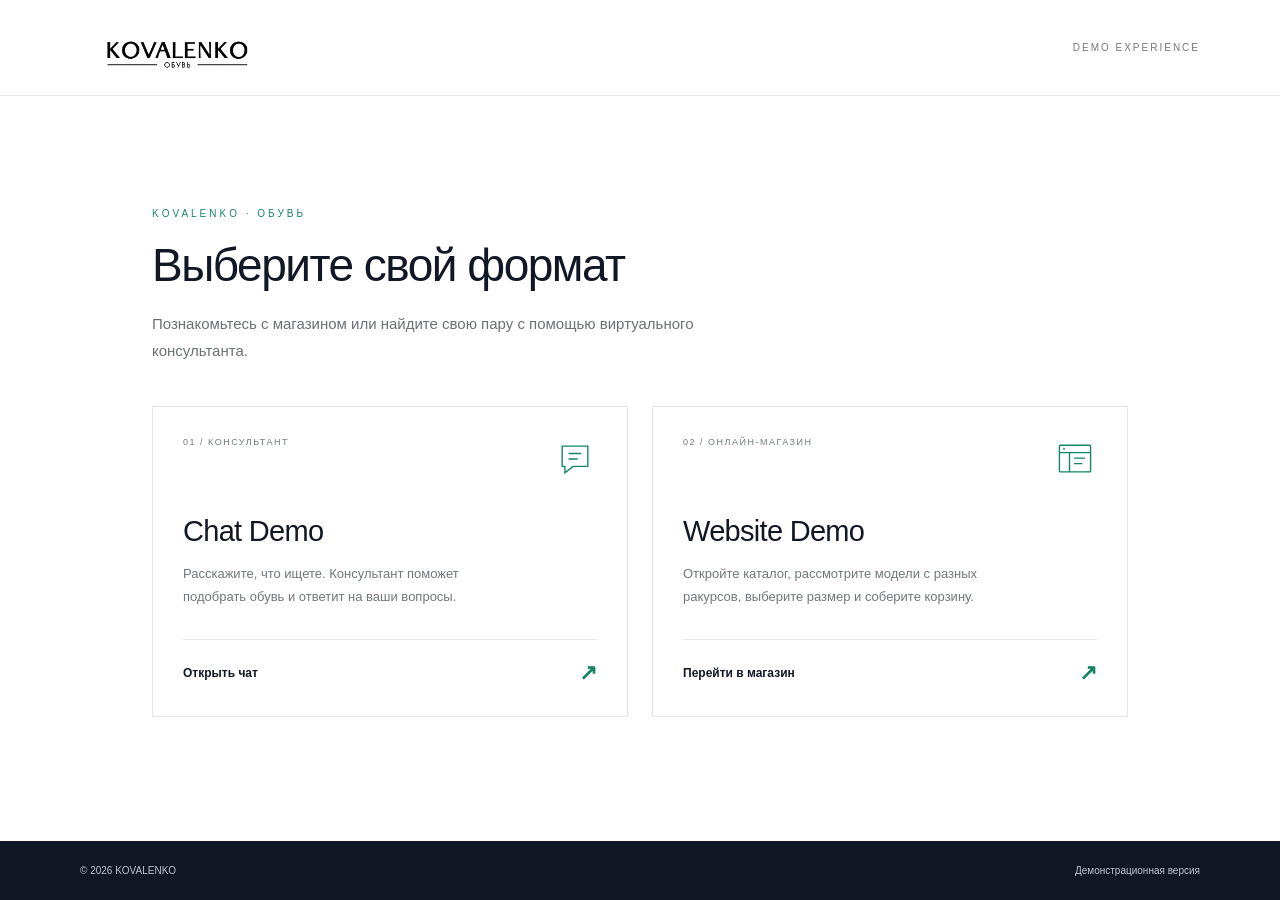
==== commit 07b61e73: "Add branded demo chooser with store and n8n chat views" ====
--- a/index.html
+++ b/index.html
@@ -1,13 +1,21 @@
 <!doctype html>
-<html lang="ru"><head><meta charset="UTF-8"><meta name="viewport" content="width=device-width,initial-scale=1"><title>KOVALENKO — Обувь</title><meta name="description" content="Демонстрационный каталог обуви KOVALENKO"><link rel="stylesheet" href="style.css?v=20261113-gallery"></head><body>
-<header><div class="header-inner"><button class="icon" id="menu" aria-label="Категории"><img src="assets/menu.png" alt=""></button><a href="index.html" class="brand"><img src="assets/logo.png" alt="KOVALENKO Обувь"></a><nav><button data-category="Все">АКЦИИ</button><button data-category="Все">ЖЕНЩИНЕ</button><button data-category="Сапоги">САПОГИ</button><button data-category="Ботинки">БОТИНКИ</button><button data-category="Туфли">ТУФЛИ</button><button id="about">О МАГАЗИНЕ</button></nav><div class="tools"><button class="icon" id="search-toggle" aria-label="Поиск"><img src="assets/search.png" alt=""></button><button class="icon" id="account" aria-label="Личный кабинет"><img src="assets/account.png" alt=""></button><button class="icon cart-icon" id="cart-open" aria-label="Корзина"><img src="assets/cart.png" alt=""><span id="count">0</span></button></div></div></header>
-<div class="demo">ДЕМО-ВЕРСИЯ <span>Онлайн-оплата пока не настроена. Заказы и цены приведены для демонстрации.</span></div>
-<div id="search-bar" hidden><label for="search">Поиск по каталогу</label><input id="search" type="search" placeholder="Название или артикул"></div>
-<main><aside id="categories"><h2>Категории</h2><h3>для женщин</h3><div id="category-list"></div><div class="aside-note">KOVALENKO<br><span>Обувь на каждый день</span></div></aside><section class="catalog"><div class="catalog-toolbar"><span id="category-title">Вся обувь</span><label><span class="sr-only">Сортировка</span><select id="sort"><option value="default">По умолчанию (возрастание)</option><option value="low">Сначала дешевле</option><option value="high">Сначала дороже</option></select></label></div><div id="products" class="grid"></div><p id="empty" hidden>В этой категории пока нет товаров. Попробуйте выбрать другую.</p></section></main>
-<section class="recent"><h2>Ранее вы смотрели</h2><div id="recent-items">Выберите товар, чтобы посмотреть подробности.</div></section>
-<footer><div class="footer-top"><img src="assets/logo.png" alt="KOVALENKO Обувь"><div><h3>Покупателям</h3><button id="delivery">Доставка и оплата</button><button id="returns">Обмен и возврат</button><button id="contacts">Контакты</button></div><div><h3>Каталог</h3><button data-category="Все">Женская обувь</button><button data-category="Ботинки">Ботинки</button><button data-category="Сапоги">Сапоги</button></div><div><h3>Демонстрационный магазин</h3><p>Каталог и оформление заказа — демо.<br>Онлайн-оплата не подключена.</p></div></div><div class="footer-bottom"><p>© 2026 KOVALENKO. Демонстрационная версия.<br>Фотографии из предоставленных референсов. Ассортимент и цены будут обновлены.</p><div class="payment-methods"><span>VISA</span><span>Mastercard</span><span>БЕЛКАРТ</span><small>Оплата не подключена</small></div></div></footer>
-<dialog id="product-dialog" aria-labelledby="product-title"><button class="close" data-close aria-label="Закрыть">Закрыть</button><div id="product-content"></div></dialog>
-<dialog id="cart-dialog"><button class="close" data-close>Закрыть</button><h2>Корзина</h2><div id="cart-items"></div><div id="cart-total"></div><button id="checkout" class="primary">Перейти к оформлению</button><button class="continue-shopping" data-close>Продолжить покупки</button></dialog>
-<dialog id="checkout-dialog"><button class="close" data-close>Закрыть</button><h2>Оформление заказа</h2><p class="notice">Демо-версия. Платёжная система ещё не настроена. Оплата и отправка заказа недоступны.</p><div id="order-summary"></div><button id="back-to-cart" class="continue-shopping">Вернуться в корзину</button><h3>Способы оплаты</h3><label class="payment-option"><input type="radio" checked disabled> Банковская карта — скоро</label><label class="payment-option"><input type="radio" disabled> При получении — скоро</label><button class="primary" disabled>Оплата недоступна в демо</button><p class="muted">Данные карты не запрашиваются. Списание средств не производится.</p></dialog>
-<dialog id="zoom-dialog" aria-label="Увеличенная фотография"><button class="close" data-close>Закрыть</button><img id="zoom-photo" alt=""></dialog>
-<dialog id="info-dialog"><button class="close" data-close>Закрыть</button><h2 id="info-title"></h2><p id="info-text"></p></dialog><div role="status" id="toast"></div><script src="app.js?v=20261113-gallery"></script></body></html>
+<html lang="ru">
+<head>
+<meta charset="utf-8"><meta name="viewport" content="width=device-width,initial-scale=1">
+<meta name="theme-color" content="#111724"><meta name="description" content="KOVALENKO — выберите онлайн-магазин или чат с консультантом.">
+<title>KOVALENKO — Demo</title>
+<script>if(new URLSearchParams(location.search).has('product'))location.replace('store.html'+location.search+location.hash);</script>
+<link rel="stylesheet" href="demo.css?v=20261113">
+</head>
+<body>
+<header class="demo-header"><a href="index.html" aria-label="KOVALENKO — главная"><img src="assets/logo.png" alt="KOVALENKO Обувь"></a><span>DEMO EXPERIENCE</span></header>
+<main class="demo-main">
+<p class="eyebrow">KOVALENKO · ОБУВЬ</p><h1>Выберите свой формат</h1>
+<p class="intro">Познакомьтесь с магазином или найдите свою пару с&nbsp;помощью виртуального консультанта.</p>
+<div class="demo-options">
+<a class="demo-card" href="chat.html"><div class="card-top"><span class="card-number">01 / КОНСУЛЬТАНТ</span><svg width="44" height="44" viewBox="0 0 48 48" fill="none" aria-hidden="true"><path d="M10 10h28v22H22l-9 7v-7h-3V10Z" stroke="currentColor" stroke-width="1.5"/><path d="M17 18h14M17 24h10" stroke="currentColor" stroke-width="1.5"/></svg></div><h2 lang="en">Chat Demo</h2><p>Расскажите, что ищете. Консультант поможет подобрать обувь и ответит на ваши вопросы.</p><span class="card-action">Открыть чат <span aria-hidden="true">↗</span></span></a>
+<a class="demo-card" href="store.html"><div class="card-top"><span class="card-number">02 / ОНЛАЙН-МАГАЗИН</span><svg width="44" height="44" viewBox="0 0 48 48" fill="none" aria-hidden="true"><rect x="7" y="9" width="34" height="29" rx="1" stroke="currentColor" stroke-width="1.5"/><path d="M7 17h34M18 17v21M23 23h12M23 29h9" stroke="currentColor" stroke-width="1.5"/><circle cx="12" cy="13" r="1" fill="currentColor"/></svg></div><h2 lang="en">Website Demo</h2><p>Откройте каталог, рассмотрите модели с разных ракурсов, выберите размер и соберите корзину.</p><span class="card-action">Перейти в магазин <span aria-hidden="true">↗</span></span></a>
+</div>
+</main>
+<footer class="demo-footer"><span>© 2026 KOVALENKO</span><span>Демонстрационная версия</span></footer>
+</body></html>
--- a/demo.css
+++ b/demo.css
@@ -0,0 +1 @@
+*{box-sizing:border-box}body{margin:0;background:#fff;color:#111724;font:14px Arial,Helvetica,sans-serif;min-height:100vh;min-height:100dvh;display:flex;flex-direction:column}a{color:inherit;text-decoration:none}a:focus-visible{outline:2px solid #16ae80;outline-offset:6px}.demo-header{width:100%;padding:20px max(24px,calc((100% - 1120px)/2));border-bottom:1px solid #e8e8e8;display:flex;align-items:center;justify-content:space-between;gap:20px}.demo-header img{display:block;width:195px;height:55px;object-fit:contain}.demo-header>span{font-size:10px;letter-spacing:2px;color:#777}.demo-main{width:100%;max-width:1040px;margin:auto;padding:64px 32px 76px}.eyebrow{font-size:10px;letter-spacing:3px;color:#168565;margin:0 0 20px}h1{font-size:clamp(30px,4vw,46px);line-height:1.15;font-weight:500;letter-spacing:-1.5px;margin:0 0 18px}.intro{color:#6c7075;font-size:15px;line-height:1.8;max-width:570px;margin:0 0 42px}.demo-options{display:grid;grid-template-columns:1fr 1fr;gap:24px}.demo-card{border:1px solid #e4e6e8;padding:30px;display:flex;flex-direction:column;min-height:300px;transition:border-color .18s,box-shadow .18s,transform .18s}.demo-card:hover{border-color:#16ae80;box-shadow:0 12px 30px #1117240a;transform:translateY(-3px)}.card-top{display:flex;justify-content:space-between;align-items:flex-start;gap:10px;margin-bottom:34px}.card-number{font-size:9px;letter-spacing:1.5px;color:#72787c}.card-top svg{color:#168565;flex-shrink:0}.demo-card h2{font-size:29px;font-weight:500;letter-spacing:-.7px;margin:0 0 14px}.demo-card p{font-size:13px;line-height:1.8;color:#72777c;margin:0 0 30px;max-width:330px}.card-action{display:flex;justify-content:space-between;align-items:center;font-size:12px;font-weight:600;border-top:1px solid #e8e8e8;padding-top:20px;margin-top:auto}.card-action span{font-size:22px;color:#168565}.demo-footer{background:#111724;color:#bfc5ce;padding:24px max(24px,calc((100% - 1120px)/2));display:flex;justify-content:space-between;gap:20px;font-size:10px}@media(max-width:640px){.demo-header{padding:14px 20px}.demo-header img{width:155px;height:45px}.demo-header>span{font-size:8px;letter-spacing:1px}.demo-main{padding:38px 20px 44px}.intro{font-size:14px;margin-bottom:28px}.demo-options{grid-template-columns:1fr;gap:16px}.demo-card{padding:24px;min-height:260px}.card-top{margin-bottom:18px}.demo-card h2{font-size:27px}.demo-card p{max-width:none;margin-bottom:22px}.demo-footer{font-size:9px;padding:22px 20px}}@media(prefers-reduced-motion:reduce){.demo-card{transition:none}.demo-card:hover{transform:none}}
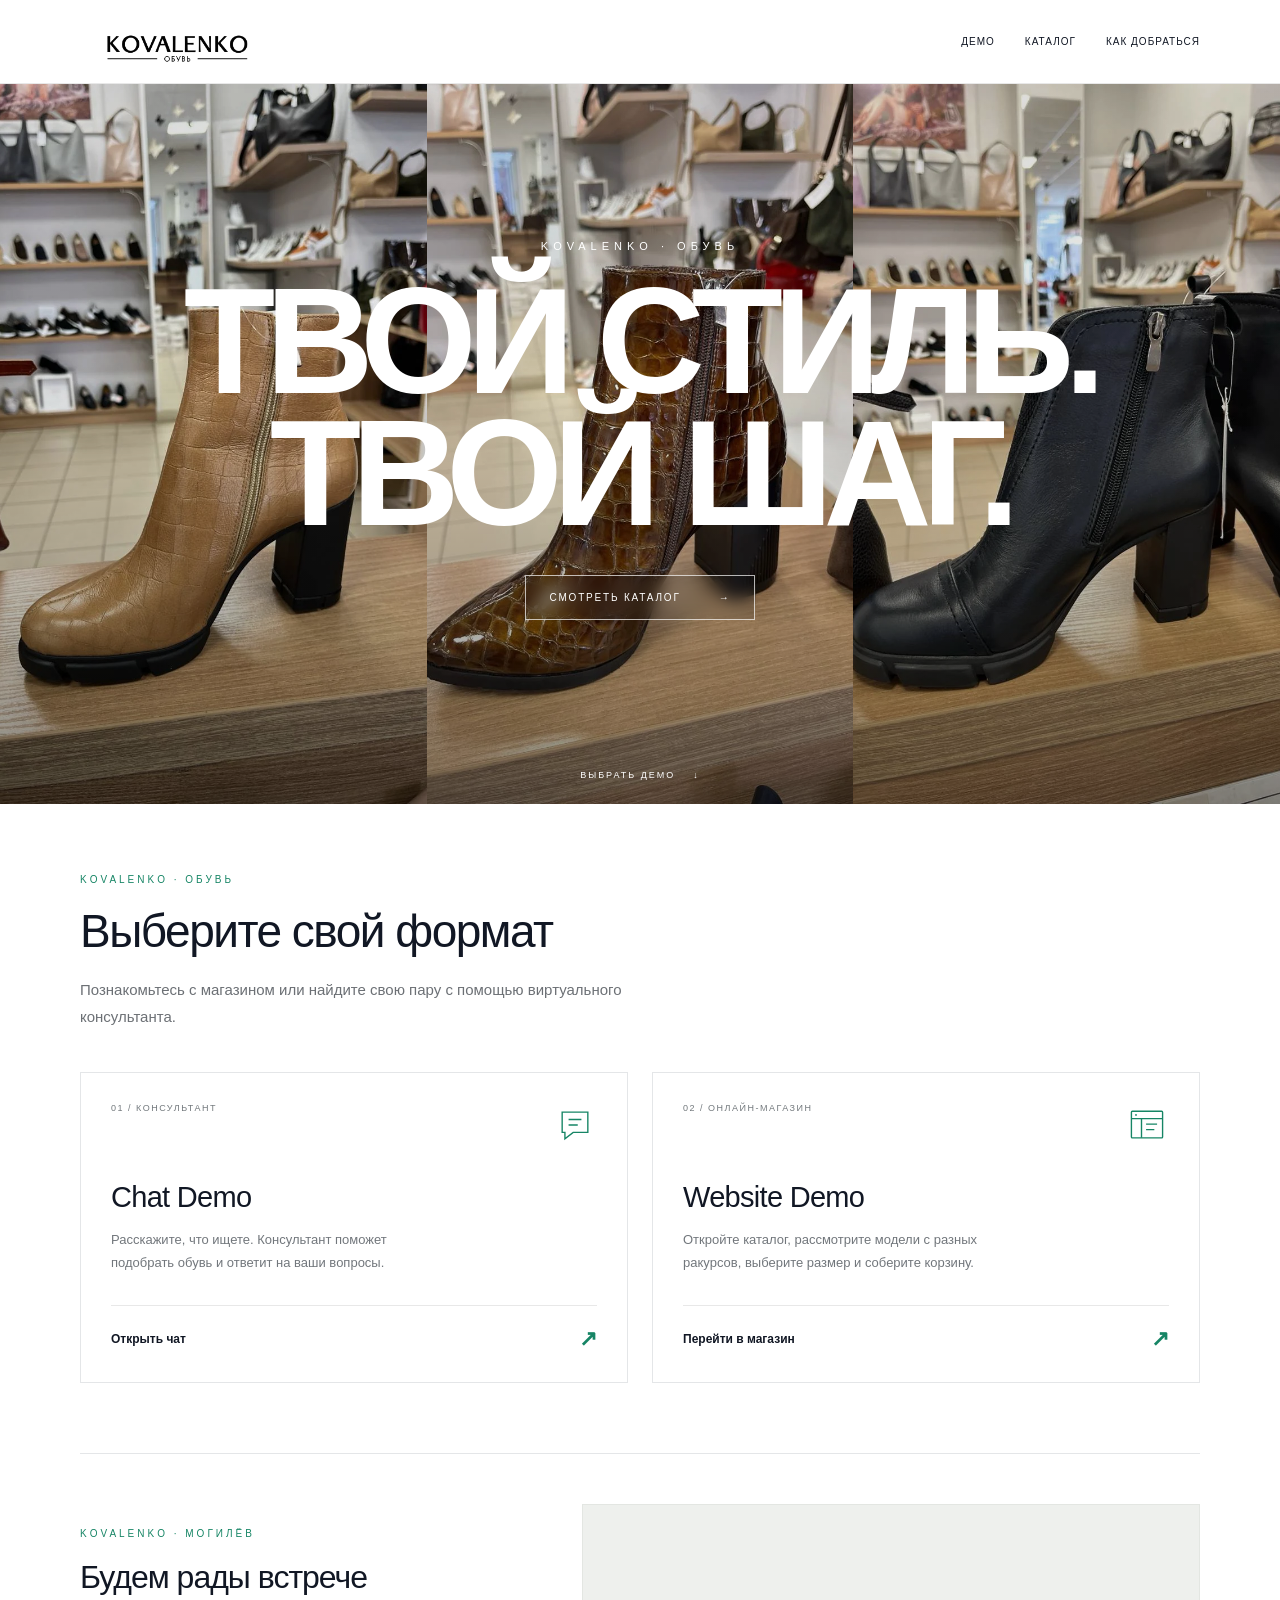
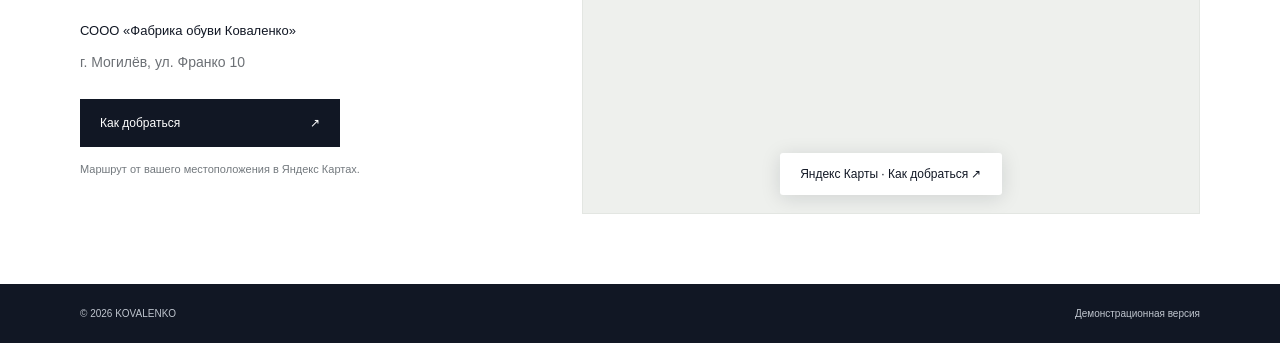
==== commit ab758b19: "Add shoe campaign hero and Yandex store directions to homepage" ====
--- a/index.html
+++ b/index.html
@@ -5,17 +5,26 @@
 <meta name="theme-color" content="#111724"><meta name="description" content="KOVALENKO — выберите онлайн-магазин или чат с консультантом.">
 <title>KOVALENKO — Demo</title>
 <script>if(new URLSearchParams(location.search).has('product'))location.replace('store.html'+location.search+location.hash);</script>
-<link rel="stylesheet" href="demo.css?v=20261113">
+<link rel="stylesheet" href="demo.css?v=20261113-home-map">
 </head>
 <body>
-<header class="demo-header"><a href="index.html" aria-label="KOVALENKO — главная"><img src="assets/logo.png" alt="KOVALENKO Обувь"></a><span>DEMO EXPERIENCE</span></header>
-<main class="demo-main">
-<p class="eyebrow">KOVALENKO · ОБУВЬ</p><h1>Выберите свой формат</h1>
+<header class="demo-header"><a href="index.html" aria-label="KOVALENKO — главная"><img src="assets/logo.png" alt="KOVALENKO Обувь"></a><nav class="home-nav" aria-label="Навигация"><a href="#demo-options">ДЕМО</a><a href="store.html">КАТАЛОГ</a><a href="#location">КАК ДОБРАТЬСЯ</a></nav></header>
+<section class="shoe-hero" aria-labelledby="hero-title">
+<div class="hero-photos"><img src="assets/home/shoe-1.webp" alt="Бежевые ботильоны KOVALENKO в магазине" width="960" height="1280" fetchpriority="high"><img src="assets/home/shoe-2.webp" alt="Коричневые ботильоны с фактурой под крокодила" width="960" height="1280"><img src="assets/home/shoe-3.webp" alt="Чёрные кожаные ботильоны на устойчивом каблуке" width="960" height="1280"></div>
+<div class="hero-content"><p>KOVALENKO · ОБУВЬ</p><h1 id="hero-title">ТВОЙ СТИЛЬ.<br>ТВОЙ ШАГ.</h1><a href="store.html" class="hero-link">СМОТРЕТЬ КАТАЛОГ <span aria-hidden="true">→</span></a></div>
+<a href="#demo-options" class="hero-scroll">ВЫБРАТЬ ДЕМО <span aria-hidden="true">↓</span></a>
+</section>
+<main class="demo-main" id="demo-options">
+<p class="eyebrow">KOVALENKO · ОБУВЬ</p><h2 class="demo-title">Выберите свой формат</h2>
 <p class="intro">Познакомьтесь с магазином или найдите свою пару с&nbsp;помощью виртуального консультанта.</p>
 <div class="demo-options">
 <a class="demo-card" href="chat.html"><div class="card-top"><span class="card-number">01 / КОНСУЛЬТАНТ</span><svg width="44" height="44" viewBox="0 0 48 48" fill="none" aria-hidden="true"><path d="M10 10h28v22H22l-9 7v-7h-3V10Z" stroke="currentColor" stroke-width="1.5"/><path d="M17 18h14M17 24h10" stroke="currentColor" stroke-width="1.5"/></svg></div><h2 lang="en">Chat Demo</h2><p>Расскажите, что ищете. Консультант поможет подобрать обувь и ответит на ваши вопросы.</p><span class="card-action">Открыть чат <span aria-hidden="true">↗</span></span></a>
 <a class="demo-card" href="store.html"><div class="card-top"><span class="card-number">02 / ОНЛАЙН-МАГАЗИН</span><svg width="44" height="44" viewBox="0 0 48 48" fill="none" aria-hidden="true"><rect x="7" y="9" width="34" height="29" rx="1" stroke="currentColor" stroke-width="1.5"/><path d="M7 17h34M18 17v21M23 23h12M23 29h9" stroke="currentColor" stroke-width="1.5"/><circle cx="12" cy="13" r="1" fill="currentColor"/></svg></div><h2 lang="en">Website Demo</h2><p>Откройте каталог, рассмотрите модели с разных ракурсов, выберите размер и соберите корзину.</p><span class="card-action">Перейти в магазин <span aria-hidden="true">↗</span></span></a>
 </div>
 </main>
+<section class="location-section" id="location" aria-labelledby="location-title">
+<div class="location-copy"><p class="eyebrow">KOVALENKO · МОГИЛЁВ</p><h2 id="location-title">Будем рады встрече</h2><p class="location-name">СООО «Фабрика обуви Коваленко»</p><address>г. Могилёв, ул. Франко 10</address><a class="directions-link" href="https://yandex.by/maps/?mode=routes&amp;rtext=~%D0%91%D0%B5%D0%BB%D0%B0%D1%80%D1%83%D1%81%D1%8C%2C%20%D0%9C%D0%BE%D0%B3%D0%B8%D0%BB%D1%91%D0%B2%2C%20%D0%A4%D1%80%D0%B0%D0%BD%D0%BA%D0%BE%2C%2010&amp;rtt=auto" target="_blank" rel="noopener noreferrer">Как добраться <span aria-hidden="true">↗</span></a><p class="route-note">Маршрут от вашего местоположения в Яндекс Картах.</p></div>
+<div class="map-preview"><iframe src="https://yandex.by/map-widget/v1/?ll=30.263820%2C53.883129&amp;z=16&amp;pt=30.263820%2C53.883129%2Cpm2rdm" title="Карта: Фабрика обуви Коваленко, Могилёв, Франко 10" loading="lazy" tabindex="-1" aria-hidden="true" referrerpolicy="no-referrer-when-downgrade"></iframe><a class="map-route-overlay" href="https://yandex.by/maps/?mode=routes&amp;rtext=~%D0%91%D0%B5%D0%BB%D0%B0%D1%80%D1%83%D1%81%D1%8C%2C%20%D0%9C%D0%BE%D0%B3%D0%B8%D0%BB%D1%91%D0%B2%2C%20%D0%A4%D1%80%D0%B0%D0%BD%D0%BA%D0%BE%2C%2010&amp;rtt=auto" target="_blank" rel="noopener noreferrer" aria-label="Открыть маршрут до KOVALENKO в Яндекс Картах"><span>Яндекс Карты · Как добраться ↗</span></a></div>
+</section>
 <footer class="demo-footer"><span>© 2026 KOVALENKO</span><span>Демонстрационная версия</span></footer>
 </body></html>
--- a/demo.css
+++ b/demo.css
@@ -1 +1,3 @@
-*{box-sizing:border-box}body{margin:0;background:#fff;color:#111724;font:14px Arial,Helvetica,sans-serif;min-height:100vh;min-height:100dvh;display:flex;flex-direction:column}a{color:inherit;text-decoration:none}a:focus-visible{outline:2px solid #16ae80;outline-offset:6px}.demo-header{width:100%;padding:20px max(24px,calc((100% - 1120px)/2));border-bottom:1px solid #e8e8e8;display:flex;align-items:center;justify-content:space-between;gap:20px}.demo-header img{display:block;width:195px;height:55px;object-fit:contain}.demo-header>span{font-size:10px;letter-spacing:2px;color:#777}.demo-main{width:100%;max-width:1040px;margin:auto;padding:64px 32px 76px}.eyebrow{font-size:10px;letter-spacing:3px;color:#168565;margin:0 0 20px}h1{font-size:clamp(30px,4vw,46px);line-height:1.15;font-weight:500;letter-spacing:-1.5px;margin:0 0 18px}.intro{color:#6c7075;font-size:15px;line-height:1.8;max-width:570px;margin:0 0 42px}.demo-options{display:grid;grid-template-columns:1fr 1fr;gap:24px}.demo-card{border:1px solid #e4e6e8;padding:30px;display:flex;flex-direction:column;min-height:300px;transition:border-color .18s,box-shadow .18s,transform .18s}.demo-card:hover{border-color:#16ae80;box-shadow:0 12px 30px #1117240a;transform:translateY(-3px)}.card-top{display:flex;justify-content:space-between;align-items:flex-start;gap:10px;margin-bottom:34px}.card-number{font-size:9px;letter-spacing:1.5px;color:#72787c}.card-top svg{color:#168565;flex-shrink:0}.demo-card h2{font-size:29px;font-weight:500;letter-spacing:-.7px;margin:0 0 14px}.demo-card p{font-size:13px;line-height:1.8;color:#72777c;margin:0 0 30px;max-width:330px}.card-action{display:flex;justify-content:space-between;align-items:center;font-size:12px;font-weight:600;border-top:1px solid #e8e8e8;padding-top:20px;margin-top:auto}.card-action span{font-size:22px;color:#168565}.demo-footer{background:#111724;color:#bfc5ce;padding:24px max(24px,calc((100% - 1120px)/2));display:flex;justify-content:space-between;gap:20px;font-size:10px}@media(max-width:640px){.demo-header{padding:14px 20px}.demo-header img{width:155px;height:45px}.demo-header>span{font-size:8px;letter-spacing:1px}.demo-main{padding:38px 20px 44px}.intro{font-size:14px;margin-bottom:28px}.demo-options{grid-template-columns:1fr;gap:16px}.demo-card{padding:24px;min-height:260px}.card-top{margin-bottom:18px}.demo-card h2{font-size:27px}.demo-card p{max-width:none;margin-bottom:22px}.demo-footer{font-size:9px;padding:22px 20px}}@media(prefers-reduced-motion:reduce){.demo-card{transition:none}.demo-card:hover{transform:none}}+*{box-sizing:border-box}body{margin:0;background:#fff;color:#111724;font:14px Arial,Helvetica,sans-serif;min-height:100vh;min-height:100dvh;display:flex;flex-direction:column}a{color:inherit;text-decoration:none}a:focus-visible{outline:2px solid #16ae80;outline-offset:6px}.demo-header{width:100%;padding:20px max(24px,calc((100% - 1120px)/2));border-bottom:1px solid #e8e8e8;display:flex;align-items:center;justify-content:space-between;gap:20px}.demo-header img{display:block;width:195px;height:55px;object-fit:contain}.demo-header>span{font-size:10px;letter-spacing:2px;color:#777}.demo-main{width:100%;max-width:1040px;margin:auto;padding:64px 32px 76px}.eyebrow{font-size:10px;letter-spacing:3px;color:#168565;margin:0 0 20px}h1{font-size:clamp(30px,4vw,46px);line-height:1.15;font-weight:500;letter-spacing:-1.5px;margin:0 0 18px}.intro{color:#6c7075;font-size:15px;line-height:1.8;max-width:570px;margin:0 0 42px}.demo-options{display:grid;grid-template-columns:1fr 1fr;gap:24px}.demo-card{border:1px solid #e4e6e8;padding:30px;display:flex;flex-direction:column;min-height:300px;transition:border-color .18s,box-shadow .18s,transform .18s}.demo-card:hover{border-color:#16ae80;box-shadow:0 12px 30px #1117240a;transform:translateY(-3px)}.card-top{display:flex;justify-content:space-between;align-items:flex-start;gap:10px;margin-bottom:34px}.card-number{font-size:9px;letter-spacing:1.5px;color:#72787c}.card-top svg{color:#168565;flex-shrink:0}.demo-card h2{font-size:29px;font-weight:500;letter-spacing:-.7px;margin:0 0 14px}.demo-card p{font-size:13px;line-height:1.8;color:#72777c;margin:0 0 30px;max-width:330px}.card-action{display:flex;justify-content:space-between;align-items:center;font-size:12px;font-weight:600;border-top:1px solid #e8e8e8;padding-top:20px;margin-top:auto}.card-action span{font-size:22px;color:#168565}.demo-footer{background:#111724;color:#bfc5ce;padding:24px max(24px,calc((100% - 1120px)/2));display:flex;justify-content:space-between;gap:20px;font-size:10px}@media(max-width:640px){.demo-header{padding:14px 20px}.demo-header img{width:155px;height:45px}.demo-header>span{font-size:8px;letter-spacing:1px}.demo-main{padding:38px 20px 44px}.intro{font-size:14px;margin-bottom:28px}.demo-options{grid-template-columns:1fr;gap:16px}.demo-card{padding:24px;min-height:260px}.card-top{margin-bottom:18px}.demo-card h2{font-size:27px}.demo-card p{max-width:none;margin-bottom:22px}.demo-footer{font-size:9px;padding:22px 20px}}@media(prefers-reduced-motion:reduce){.demo-card{transition:none}.demo-card:hover{transform:none}}
+/* Shoe campaign and store directions */
+html{scroll-behavior:smooth;scroll-padding-top:24px}.demo-header{padding-top:14px;padding-bottom:14px}.home-nav{display:flex;align-items:center;gap:30px;font-size:10px;letter-spacing:1px}.home-nav a{padding:12px 0}.home-nav a:hover{color:#168565}.shoe-hero{position:relative;isolation:isolate;min-height:550px;height:min(740px,75vw);max-height:80svh;color:#fff;background:#39312b;overflow:hidden}.hero-photos{display:grid;grid-template-columns:repeat(3,1fr);position:absolute;inset:0;z-index:-2}.hero-photos img{width:100%;height:100%;min-width:0;object-fit:cover;object-position:50% 57%}.shoe-hero:after{content:"";position:absolute;inset:0;background:linear-gradient(180deg,#0002 10%,#0001 40%,#0007);z-index:-1}.hero-content{position:absolute;inset:0;display:flex;flex-direction:column;align-items:center;justify-content:center;text-align:center;padding:36px 24px 64px}.hero-content>p{font-size:11px;letter-spacing:5px;margin:0 0 24px}.hero-content h1{font-size:clamp(65px,11.7vw,186px);font-weight:800;letter-spacing:-.065em;line-height:.88;margin:0 0 35px}.hero-link{display:inline-flex;gap:38px;align-items:center;border:1px solid #ffffffb0;padding:16px 24px;font-size:10px;letter-spacing:1.8px;background:#11172421;backdrop-filter:blur(8px)}.hero-link:hover{background:#fff;color:#111724}.hero-scroll{position:absolute;bottom:24px;left:50%;transform:translateX(-50%);font-size:9px;letter-spacing:2px;display:flex;gap:18px;align-items:center;white-space:nowrap}.demo-main{margin:0 auto;padding-top:70px;padding-bottom:70px;max-width:1184px}.demo-title{font-size:clamp(30px,4vw,46px);line-height:1.15;font-weight:500;letter-spacing:-1.5px;margin:0 0 18px}.location-section{display:grid;grid-template-columns:1fr 1.4fr;gap:60px;align-items:center;width:calc(100% - 64px);max-width:1120px;margin:0 auto 70px;border-top:1px solid #e4e6e8;padding-top:50px}.location-copy h2{font-size:32px;font-weight:500;letter-spacing:-1px;margin:0 0 24px}.location-name{font-size:13px;line-height:1.7;margin-bottom:8px}.location-copy address{font-style:normal;color:#6c7075;font-size:14px;line-height:1.8}.directions-link{display:flex;justify-content:space-between;gap:40px;max-width:260px;background:#111724;color:#fff;padding:17px 20px;margin-top:24px;font-size:12px}.directions-link:hover{background:#243d33}.route-note{color:#73797e;line-height:1.6;font-size:11px;max-width:280px;margin-top:14px}.map-preview{height:310px;position:relative;background:#eef0ed;border:1px solid #e3e6e2;overflow:hidden}.map-preview iframe{border:0;width:100%;height:100%;pointer-events:none}.map-route-overlay{position:absolute;inset:0;display:flex;align-items:flex-end;justify-content:center;padding:18px}.map-route-overlay span{background:#fff;color:#111724;padding:14px 20px;box-shadow:0 3px 20px #11172422;border-radius:3px;font-size:12px}.map-route-overlay:hover span{background:#111724;color:#fff}@media(max-width:640px){.demo-header{flex-wrap:wrap;gap:6px}.home-nav{gap:15px;font-size:8px;letter-spacing:.3px}.shoe-hero{height:590px;max-height:78svh;min-height:470px}.hero-photos{grid-template-columns:1fr 1fr}.hero-photos img:nth-child(2){display:none}.hero-photos img{object-position:50% 55%}.hero-content{padding:28px 14px 64px}.hero-content>p{font-size:9px;letter-spacing:3px}.hero-content h1{font-size:clamp(52px,14vw,88px);letter-spacing:-.06em;line-height:.95}.hero-link{font-size:9px;gap:25px}.demo-main{padding:40px 20px}.location-section{grid-template-columns:1fr;gap:26px;width:calc(100% - 40px);margin-bottom:40px;padding-top:32px}.location-copy h2{font-size:28px}.map-preview{height:270px}.route-note{max-width:none}}@media(max-width:390px){.demo-header{justify-content:center}.home-nav{width:100%;justify-content:center;gap:24px}.shoe-hero{min-height:440px}}@media(prefers-reduced-motion:reduce){html{scroll-behavior:auto}}
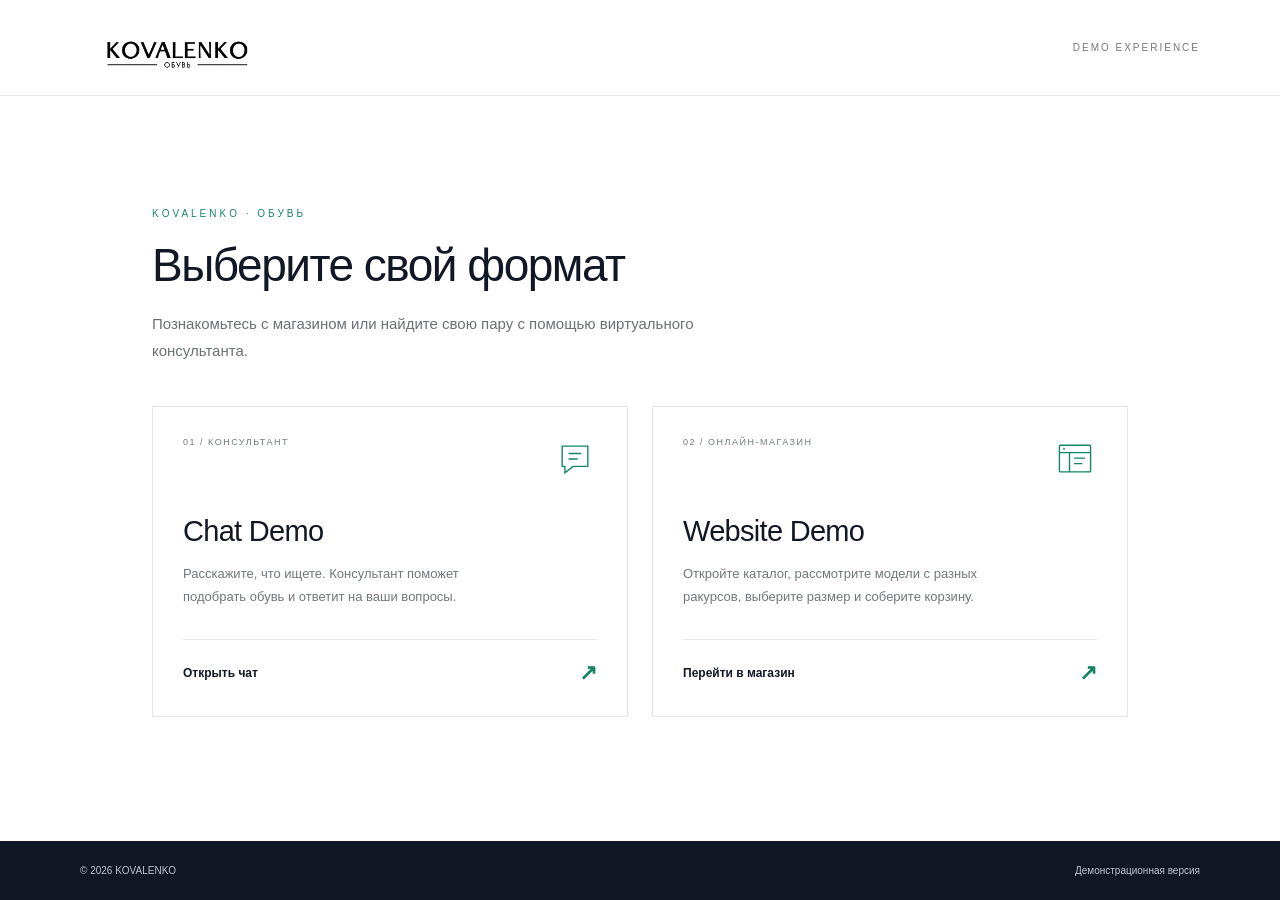
==== commit 1c8f2ba0: "Move banner and map into Website Demo; restore entry selector" ====
--- a/index.html
+++ b/index.html
@@ -5,26 +5,17 @@
 <meta name="theme-color" content="#111724"><meta name="description" content="KOVALENKO — выберите онлайн-магазин или чат с консультантом.">
 <title>KOVALENKO — Demo</title>
 <script>if(new URLSearchParams(location.search).has('product'))location.replace('store.html'+location.search+location.hash);</script>
-<link rel="stylesheet" href="demo.css?v=20261113-home-map">
+<link rel="stylesheet" href="demo.css?v=20261113-selector">
 </head>
 <body>
-<header class="demo-header"><a href="index.html" aria-label="KOVALENKO — главная"><img src="assets/logo.png" alt="KOVALENKO Обувь"></a><nav class="home-nav" aria-label="Навигация"><a href="#demo-options">ДЕМО</a><a href="store.html">КАТАЛОГ</a><a href="#location">КАК ДОБРАТЬСЯ</a></nav></header>
-<section class="shoe-hero" aria-labelledby="hero-title">
-<div class="hero-photos"><img src="assets/home/shoe-1.webp" alt="Бежевые ботильоны KOVALENKO в магазине" width="960" height="1280" fetchpriority="high"><img src="assets/home/shoe-2.webp" alt="Коричневые ботильоны с фактурой под крокодила" width="960" height="1280"><img src="assets/home/shoe-3.webp" alt="Чёрные кожаные ботильоны на устойчивом каблуке" width="960" height="1280"></div>
-<div class="hero-content"><p>KOVALENKO · ОБУВЬ</p><h1 id="hero-title">ТВОЙ СТИЛЬ.<br>ТВОЙ ШАГ.</h1><a href="store.html" class="hero-link">СМОТРЕТЬ КАТАЛОГ <span aria-hidden="true">→</span></a></div>
-<a href="#demo-options" class="hero-scroll">ВЫБРАТЬ ДЕМО <span aria-hidden="true">↓</span></a>
-</section>
+<header class="demo-header"><a href="index.html" aria-label="KOVALENKO — главная"><img src="assets/logo.png" alt="KOVALENKO Обувь"></a><span>DEMO EXPERIENCE</span></header>
 <main class="demo-main" id="demo-options">
-<p class="eyebrow">KOVALENKO · ОБУВЬ</p><h2 class="demo-title">Выберите свой формат</h2>
+<p class="eyebrow">KOVALENKO · ОБУВЬ</p><h1>Выберите свой формат</h1>
 <p class="intro">Познакомьтесь с магазином или найдите свою пару с&nbsp;помощью виртуального консультанта.</p>
 <div class="demo-options">
 <a class="demo-card" href="chat.html"><div class="card-top"><span class="card-number">01 / КОНСУЛЬТАНТ</span><svg width="44" height="44" viewBox="0 0 48 48" fill="none" aria-hidden="true"><path d="M10 10h28v22H22l-9 7v-7h-3V10Z" stroke="currentColor" stroke-width="1.5"/><path d="M17 18h14M17 24h10" stroke="currentColor" stroke-width="1.5"/></svg></div><h2 lang="en">Chat Demo</h2><p>Расскажите, что ищете. Консультант поможет подобрать обувь и ответит на ваши вопросы.</p><span class="card-action">Открыть чат <span aria-hidden="true">↗</span></span></a>
 <a class="demo-card" href="store.html"><div class="card-top"><span class="card-number">02 / ОНЛАЙН-МАГАЗИН</span><svg width="44" height="44" viewBox="0 0 48 48" fill="none" aria-hidden="true"><rect x="7" y="9" width="34" height="29" rx="1" stroke="currentColor" stroke-width="1.5"/><path d="M7 17h34M18 17v21M23 23h12M23 29h9" stroke="currentColor" stroke-width="1.5"/><circle cx="12" cy="13" r="1" fill="currentColor"/></svg></div><h2 lang="en">Website Demo</h2><p>Откройте каталог, рассмотрите модели с разных ракурсов, выберите размер и соберите корзину.</p><span class="card-action">Перейти в магазин <span aria-hidden="true">↗</span></span></a>
 </div>
 </main>
-<section class="location-section" id="location" aria-labelledby="location-title">
-<div class="location-copy"><p class="eyebrow">KOVALENKO · МОГИЛЁВ</p><h2 id="location-title">Будем рады встрече</h2><p class="location-name">СООО «Фабрика обуви Коваленко»</p><address>г. Могилёв, ул. Франко 10</address><a class="directions-link" href="https://yandex.by/maps/?mode=routes&amp;rtext=~%D0%91%D0%B5%D0%BB%D0%B0%D1%80%D1%83%D1%81%D1%8C%2C%20%D0%9C%D0%BE%D0%B3%D0%B8%D0%BB%D1%91%D0%B2%2C%20%D0%A4%D1%80%D0%B0%D0%BD%D0%BA%D0%BE%2C%2010&amp;rtt=auto" target="_blank" rel="noopener noreferrer">Как добраться <span aria-hidden="true">↗</span></a><p class="route-note">Маршрут от вашего местоположения в Яндекс Картах.</p></div>
-<div class="map-preview"><iframe src="https://yandex.by/map-widget/v1/?ll=30.263820%2C53.883129&amp;z=16&amp;pt=30.263820%2C53.883129%2Cpm2rdm" title="Карта: Фабрика обуви Коваленко, Могилёв, Франко 10" loading="lazy" tabindex="-1" aria-hidden="true" referrerpolicy="no-referrer-when-downgrade"></iframe><a class="map-route-overlay" href="https://yandex.by/maps/?mode=routes&amp;rtext=~%D0%91%D0%B5%D0%BB%D0%B0%D1%80%D1%83%D1%81%D1%8C%2C%20%D0%9C%D0%BE%D0%B3%D0%B8%D0%BB%D1%91%D0%B2%2C%20%D0%A4%D1%80%D0%B0%D0%BD%D0%BA%D0%BE%2C%2010&amp;rtt=auto" target="_blank" rel="noopener noreferrer" aria-label="Открыть маршрут до KOVALENKO в Яндекс Картах"><span>Яндекс Карты · Как добраться ↗</span></a></div>
-</section>
 <footer class="demo-footer"><span>© 2026 KOVALENKO</span><span>Демонстрационная версия</span></footer>
 </body></html>
--- a/demo.css
+++ b/demo.css
@@ -1,3 +1 @@
 *{box-sizing:border-box}body{margin:0;background:#fff;color:#111724;font:14px Arial,Helvetica,sans-serif;min-height:100vh;min-height:100dvh;display:flex;flex-direction:column}a{color:inherit;text-decoration:none}a:focus-visible{outline:2px solid #16ae80;outline-offset:6px}.demo-header{width:100%;padding:20px max(24px,calc((100% - 1120px)/2));border-bottom:1px solid #e8e8e8;display:flex;align-items:center;justify-content:space-between;gap:20px}.demo-header img{display:block;width:195px;height:55px;object-fit:contain}.demo-header>span{font-size:10px;letter-spacing:2px;color:#777}.demo-main{width:100%;max-width:1040px;margin:auto;padding:64px 32px 76px}.eyebrow{font-size:10px;letter-spacing:3px;color:#168565;margin:0 0 20px}h1{font-size:clamp(30px,4vw,46px);line-height:1.15;font-weight:500;letter-spacing:-1.5px;margin:0 0 18px}.intro{color:#6c7075;font-size:15px;line-height:1.8;max-width:570px;margin:0 0 42px}.demo-options{display:grid;grid-template-columns:1fr 1fr;gap:24px}.demo-card{border:1px solid #e4e6e8;padding:30px;display:flex;flex-direction:column;min-height:300px;transition:border-color .18s,box-shadow .18s,transform .18s}.demo-card:hover{border-color:#16ae80;box-shadow:0 12px 30px #1117240a;transform:translateY(-3px)}.card-top{display:flex;justify-content:space-between;align-items:flex-start;gap:10px;margin-bottom:34px}.card-number{font-size:9px;letter-spacing:1.5px;color:#72787c}.card-top svg{color:#168565;flex-shrink:0}.demo-card h2{font-size:29px;font-weight:500;letter-spacing:-.7px;margin:0 0 14px}.demo-card p{font-size:13px;line-height:1.8;color:#72777c;margin:0 0 30px;max-width:330px}.card-action{display:flex;justify-content:space-between;align-items:center;font-size:12px;font-weight:600;border-top:1px solid #e8e8e8;padding-top:20px;margin-top:auto}.card-action span{font-size:22px;color:#168565}.demo-footer{background:#111724;color:#bfc5ce;padding:24px max(24px,calc((100% - 1120px)/2));display:flex;justify-content:space-between;gap:20px;font-size:10px}@media(max-width:640px){.demo-header{padding:14px 20px}.demo-header img{width:155px;height:45px}.demo-header>span{font-size:8px;letter-spacing:1px}.demo-main{padding:38px 20px 44px}.intro{font-size:14px;margin-bottom:28px}.demo-options{grid-template-columns:1fr;gap:16px}.demo-card{padding:24px;min-height:260px}.card-top{margin-bottom:18px}.demo-card h2{font-size:27px}.demo-card p{max-width:none;margin-bottom:22px}.demo-footer{font-size:9px;padding:22px 20px}}@media(prefers-reduced-motion:reduce){.demo-card{transition:none}.demo-card:hover{transform:none}}
-/* Shoe campaign and store directions */
-html{scroll-behavior:smooth;scroll-padding-top:24px}.demo-header{padding-top:14px;padding-bottom:14px}.home-nav{display:flex;align-items:center;gap:30px;font-size:10px;letter-spacing:1px}.home-nav a{padding:12px 0}.home-nav a:hover{color:#168565}.shoe-hero{position:relative;isolation:isolate;min-height:550px;height:min(740px,75vw);max-height:80svh;color:#fff;background:#39312b;overflow:hidden}.hero-photos{display:grid;grid-template-columns:repeat(3,1fr);position:absolute;inset:0;z-index:-2}.hero-photos img{width:100%;height:100%;min-width:0;object-fit:cover;object-position:50% 57%}.shoe-hero:after{content:"";position:absolute;inset:0;background:linear-gradient(180deg,#0002 10%,#0001 40%,#0007);z-index:-1}.hero-content{position:absolute;inset:0;display:flex;flex-direction:column;align-items:center;justify-content:center;text-align:center;padding:36px 24px 64px}.hero-content>p{font-size:11px;letter-spacing:5px;margin:0 0 24px}.hero-content h1{font-size:clamp(65px,11.7vw,186px);font-weight:800;letter-spacing:-.065em;line-height:.88;margin:0 0 35px}.hero-link{display:inline-flex;gap:38px;align-items:center;border:1px solid #ffffffb0;padding:16px 24px;font-size:10px;letter-spacing:1.8px;background:#11172421;backdrop-filter:blur(8px)}.hero-link:hover{background:#fff;color:#111724}.hero-scroll{position:absolute;bottom:24px;left:50%;transform:translateX(-50%);font-size:9px;letter-spacing:2px;display:flex;gap:18px;align-items:center;white-space:nowrap}.demo-main{margin:0 auto;padding-top:70px;padding-bottom:70px;max-width:1184px}.demo-title{font-size:clamp(30px,4vw,46px);line-height:1.15;font-weight:500;letter-spacing:-1.5px;margin:0 0 18px}.location-section{display:grid;grid-template-columns:1fr 1.4fr;gap:60px;align-items:center;width:calc(100% - 64px);max-width:1120px;margin:0 auto 70px;border-top:1px solid #e4e6e8;padding-top:50px}.location-copy h2{font-size:32px;font-weight:500;letter-spacing:-1px;margin:0 0 24px}.location-name{font-size:13px;line-height:1.7;margin-bottom:8px}.location-copy address{font-style:normal;color:#6c7075;font-size:14px;line-height:1.8}.directions-link{display:flex;justify-content:space-between;gap:40px;max-width:260px;background:#111724;color:#fff;padding:17px 20px;margin-top:24px;font-size:12px}.directions-link:hover{background:#243d33}.route-note{color:#73797e;line-height:1.6;font-size:11px;max-width:280px;margin-top:14px}.map-preview{height:310px;position:relative;background:#eef0ed;border:1px solid #e3e6e2;overflow:hidden}.map-preview iframe{border:0;width:100%;height:100%;pointer-events:none}.map-route-overlay{position:absolute;inset:0;display:flex;align-items:flex-end;justify-content:center;padding:18px}.map-route-overlay span{background:#fff;color:#111724;padding:14px 20px;box-shadow:0 3px 20px #11172422;border-radius:3px;font-size:12px}.map-route-overlay:hover span{background:#111724;color:#fff}@media(max-width:640px){.demo-header{flex-wrap:wrap;gap:6px}.home-nav{gap:15px;font-size:8px;letter-spacing:.3px}.shoe-hero{height:590px;max-height:78svh;min-height:470px}.hero-photos{grid-template-columns:1fr 1fr}.hero-photos img:nth-child(2){display:none}.hero-photos img{object-position:50% 55%}.hero-content{padding:28px 14px 64px}.hero-content>p{font-size:9px;letter-spacing:3px}.hero-content h1{font-size:clamp(52px,14vw,88px);letter-spacing:-.06em;line-height:.95}.hero-link{font-size:9px;gap:25px}.demo-main{padding:40px 20px}.location-section{grid-template-columns:1fr;gap:26px;width:calc(100% - 40px);margin-bottom:40px;padding-top:32px}.location-copy h2{font-size:28px}.map-preview{height:270px}.route-note{max-width:none}}@media(max-width:390px){.demo-header{justify-content:center}.home-nav{width:100%;justify-content:center;gap:24px}.shoe-hero{min-height:440px}}@media(prefers-reduced-motion:reduce){html{scroll-behavior:auto}}
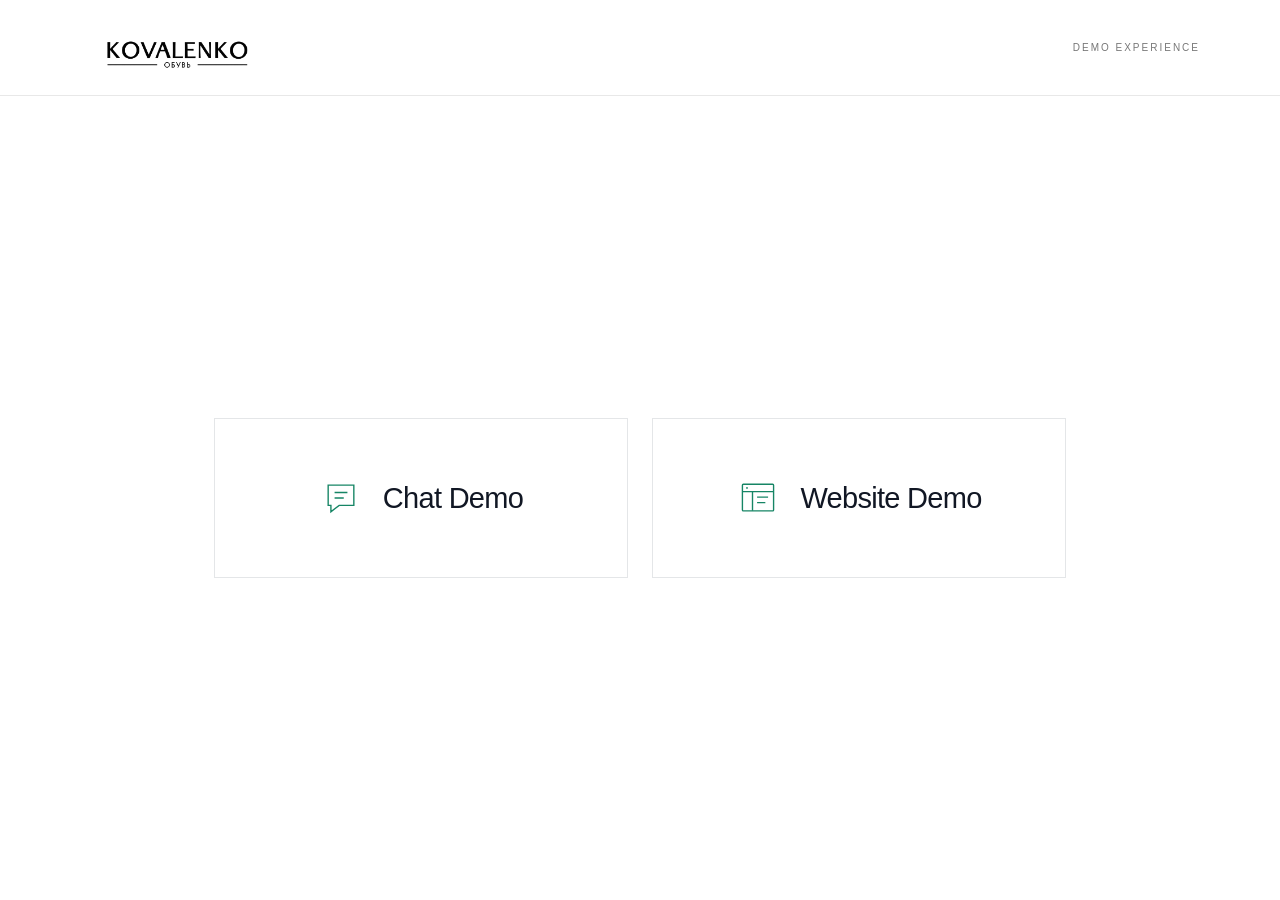
==== commit 4f64b038: "Simplify demo entry to header and two labeled buttons" ====
--- a/index.html
+++ b/index.html
@@ -5,17 +5,12 @@
 <meta name="theme-color" content="#111724"><meta name="description" content="KOVALENKO — выберите онлайн-магазин или чат с консультантом.">
 <title>KOVALENKO — Demo</title>
 <script>if(new URLSearchParams(location.search).has('product'))location.replace('store.html'+location.search+location.hash);</script>
-<link rel="stylesheet" href="demo.css?v=20261113-selector">
+<link rel="stylesheet" href="demo.css?v=20261113-simple-buttons">
 </head>
 <body>
 <header class="demo-header"><a href="index.html" aria-label="KOVALENKO — главная"><img src="assets/logo.png" alt="KOVALENKO Обувь"></a><span>DEMO EXPERIENCE</span></header>
-<main class="demo-main" id="demo-options">
-<p class="eyebrow">KOVALENKO · ОБУВЬ</p><h1>Выберите свой формат</h1>
-<p class="intro">Познакомьтесь с магазином или найдите свою пару с&nbsp;помощью виртуального консультанта.</p>
-<div class="demo-options">
-<a class="demo-card" href="chat.html"><div class="card-top"><span class="card-number">01 / КОНСУЛЬТАНТ</span><svg width="44" height="44" viewBox="0 0 48 48" fill="none" aria-hidden="true"><path d="M10 10h28v22H22l-9 7v-7h-3V10Z" stroke="currentColor" stroke-width="1.5"/><path d="M17 18h14M17 24h10" stroke="currentColor" stroke-width="1.5"/></svg></div><h2 lang="en">Chat Demo</h2><p>Расскажите, что ищете. Консультант поможет подобрать обувь и ответит на ваши вопросы.</p><span class="card-action">Открыть чат <span aria-hidden="true">↗</span></span></a>
-<a class="demo-card" href="store.html"><div class="card-top"><span class="card-number">02 / ОНЛАЙН-МАГАЗИН</span><svg width="44" height="44" viewBox="0 0 48 48" fill="none" aria-hidden="true"><rect x="7" y="9" width="34" height="29" rx="1" stroke="currentColor" stroke-width="1.5"/><path d="M7 17h34M18 17v21M23 23h12M23 29h9" stroke="currentColor" stroke-width="1.5"/><circle cx="12" cy="13" r="1" fill="currentColor"/></svg></div><h2 lang="en">Website Demo</h2><p>Откройте каталог, рассмотрите модели с разных ракурсов, выберите размер и соберите корзину.</p><span class="card-action">Перейти в магазин <span aria-hidden="true">↗</span></span></a>
-</div>
-</main>
-<footer class="demo-footer"><span>© 2026 KOVALENKO</span><span>Демонстрационная версия</span></footer>
+<main class="demo-main" aria-label="Demo options"><div class="demo-options">
+<a class="demo-button" href="chat.html"><svg width="44" height="44" viewBox="0 0 48 48" fill="none" aria-hidden="true"><path d="M10 10h28v22H22l-9 7v-7h-3V10Z" stroke="currentColor" stroke-width="1.5"/><path d="M17 18h14M17 24h10" stroke="currentColor" stroke-width="1.5"/></svg><span lang="en">Chat Demo</span></a>
+<a class="demo-button" href="store.html"><svg width="44" height="44" viewBox="0 0 48 48" fill="none" aria-hidden="true"><rect x="7" y="9" width="34" height="29" rx="1" stroke="currentColor" stroke-width="1.5"/><path d="M7 17h34M18 17v21M23 23h12M23 29h9" stroke="currentColor" stroke-width="1.5"/><circle cx="12" cy="13" r="1" fill="currentColor"/></svg><span lang="en">Website Demo</span></a>
+</div></main>
 </body></html>
--- a/demo.css
+++ b/demo.css
@@ -1 +1 @@
-*{box-sizing:border-box}body{margin:0;background:#fff;color:#111724;font:14px Arial,Helvetica,sans-serif;min-height:100vh;min-height:100dvh;display:flex;flex-direction:column}a{color:inherit;text-decoration:none}a:focus-visible{outline:2px solid #16ae80;outline-offset:6px}.demo-header{width:100%;padding:20px max(24px,calc((100% - 1120px)/2));border-bottom:1px solid #e8e8e8;display:flex;align-items:center;justify-content:space-between;gap:20px}.demo-header img{display:block;width:195px;height:55px;object-fit:contain}.demo-header>span{font-size:10px;letter-spacing:2px;color:#777}.demo-main{width:100%;max-width:1040px;margin:auto;padding:64px 32px 76px}.eyebrow{font-size:10px;letter-spacing:3px;color:#168565;margin:0 0 20px}h1{font-size:clamp(30px,4vw,46px);line-height:1.15;font-weight:500;letter-spacing:-1.5px;margin:0 0 18px}.intro{color:#6c7075;font-size:15px;line-height:1.8;max-width:570px;margin:0 0 42px}.demo-options{display:grid;grid-template-columns:1fr 1fr;gap:24px}.demo-card{border:1px solid #e4e6e8;padding:30px;display:flex;flex-direction:column;min-height:300px;transition:border-color .18s,box-shadow .18s,transform .18s}.demo-card:hover{border-color:#16ae80;box-shadow:0 12px 30px #1117240a;transform:translateY(-3px)}.card-top{display:flex;justify-content:space-between;align-items:flex-start;gap:10px;margin-bottom:34px}.card-number{font-size:9px;letter-spacing:1.5px;color:#72787c}.card-top svg{color:#168565;flex-shrink:0}.demo-card h2{font-size:29px;font-weight:500;letter-spacing:-.7px;margin:0 0 14px}.demo-card p{font-size:13px;line-height:1.8;color:#72777c;margin:0 0 30px;max-width:330px}.card-action{display:flex;justify-content:space-between;align-items:center;font-size:12px;font-weight:600;border-top:1px solid #e8e8e8;padding-top:20px;margin-top:auto}.card-action span{font-size:22px;color:#168565}.demo-footer{background:#111724;color:#bfc5ce;padding:24px max(24px,calc((100% - 1120px)/2));display:flex;justify-content:space-between;gap:20px;font-size:10px}@media(max-width:640px){.demo-header{padding:14px 20px}.demo-header img{width:155px;height:45px}.demo-header>span{font-size:8px;letter-spacing:1px}.demo-main{padding:38px 20px 44px}.intro{font-size:14px;margin-bottom:28px}.demo-options{grid-template-columns:1fr;gap:16px}.demo-card{padding:24px;min-height:260px}.card-top{margin-bottom:18px}.demo-card h2{font-size:27px}.demo-card p{max-width:none;margin-bottom:22px}.demo-footer{font-size:9px;padding:22px 20px}}@media(prefers-reduced-motion:reduce){.demo-card{transition:none}.demo-card:hover{transform:none}}
+*{box-sizing:border-box}body{margin:0;background:#fff;color:#111724;font:14px Arial,Helvetica,sans-serif;min-height:100vh;min-height:100dvh;display:flex;flex-direction:column}a{color:inherit;text-decoration:none}a:focus-visible{outline:2px solid #16ae80;outline-offset:6px}.demo-header{width:100%;padding:20px max(24px,calc((100% - 1120px)/2));border-bottom:1px solid #e8e8e8;display:flex;align-items:center;justify-content:space-between;gap:20px}.demo-header img{display:block;width:195px;height:55px;object-fit:contain}.demo-header>span{font-size:10px;letter-spacing:2px;color:#777}.demo-main{width:100%;max-width:900px;margin:auto;padding:48px 24px}.demo-options{display:grid;grid-template-columns:1fr 1fr;gap:24px}.demo-button{border:1px solid #e4e6e8;min-height:160px;padding:32px;display:flex;align-items:center;justify-content:center;gap:20px;transition:border-color .18s,box-shadow .18s,transform .18s}.demo-button svg{color:#168565;flex-shrink:0}.demo-button span{font-size:29px;font-weight:500;letter-spacing:-.7px}.demo-button:hover{border-color:#16ae80;box-shadow:0 12px 30px #1117240a;transform:translateY(-3px)}@media(max-width:640px){.demo-header{padding:14px 20px}.demo-header img{width:155px;height:45px}.demo-header>span{font-size:8px;letter-spacing:1px}.demo-options{grid-template-columns:1fr;gap:16px}.demo-main{padding:32px 20px}.demo-button{min-height:130px;padding:24px}.demo-button span{font-size:27px}}@media(prefers-reduced-motion:reduce){.demo-button{transition:none}.demo-button:hover{transform:none}}
